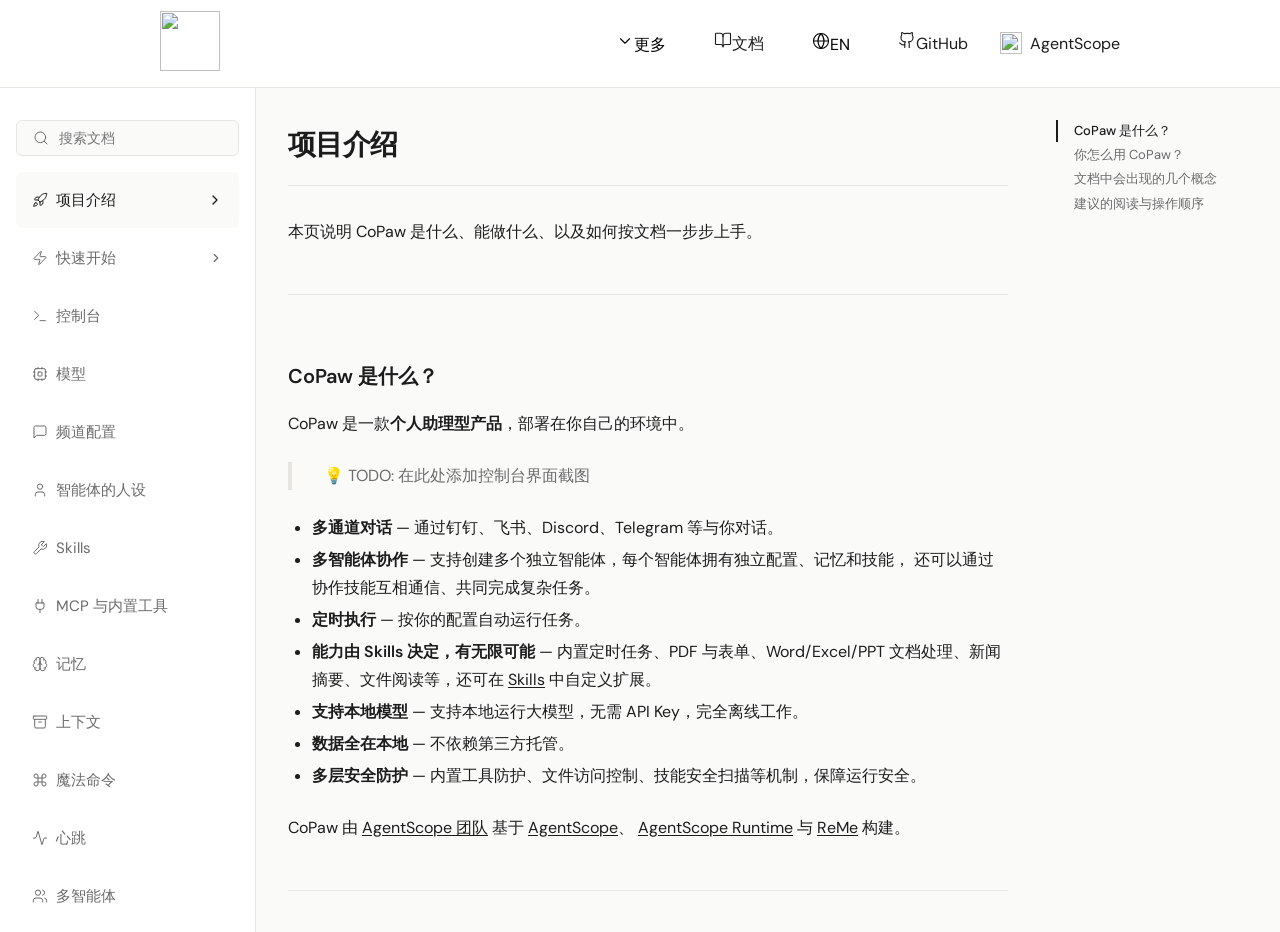
==== docs/index.html @ 818417b8 "deploy: 5077094ca4a47b3ab3463225ad8a6baab906db7a" ====
<!doctype html>
<html lang="zh-CN">
  <head>
    <meta charset="UTF-8" />
    <meta name="viewport" content="width=device-width, initial-scale=1" />
    <title>CoPaw — Works for you, grows with you.</title>
    <link rel="icon" href="/copaw-symbol.svg" type="image/svg+xml" />
    <link rel="preconnect" href="https://fonts.googleapis.com" />
    <link rel="preconnect" href="https://fonts.gstatic.com" crossorigin />
    <link
      href="https://fonts.googleapis.com/css2?family=DM+Sans:ital,opsz,wght@0,9..40,400;0,9..40,500;0,9..40,600;0,9..40,700&display=swap"
      rel="stylesheet"
    />
    <script type="module" crossorigin src="/assets/index-BlwREz5Y.js"></script>
    <link rel="stylesheet" crossorigin href="/assets/index-CKw8UVAd.css">
  </head>
  <body>
    <div id="root"></div>
  </body>
</html>
---- assets/index-CKw8UVAd.css ----
:root{--bg: #fafaf9;--surface: #ffffff;--text: #1c1c1c;--text-muted: #6b6b6b;--border: #e8e6e3;--accent: #1c1c1c;--mascot-accent: #d97706;--logo-paw: #a8a29e;--logo-paw-soft: #d6d3d1}:root{--space-1: .5rem;--space-2: 1rem;--space-3: 1.5rem;--space-4: 2rem;--space-5: 3rem;--space-6: 4rem;--space-7: 5rem;--space-8: 6rem;--container: min(100% - var(--space-4), 64rem)}*,*:before,*:after{box-sizing:border-box}html{-webkit-font-smoothing:antialiased}body{margin:0;font-family:DM Sans,-apple-system,BlinkMacSystemFont,sans-serif;font-size:1rem;line-height:1.6;color:var(--text);background:var(--bg)}#root{min-height:100vh;display:flex;flex-direction:column}a{color:var(--text);text-decoration:none}a:hover{color:var(--text-muted)}button{font-family:inherit;font-size:inherit;cursor:pointer}.hero-section{position:relative}.hero-brand-row{min-height:7.5rem;align-items:center}.hero-brand-row .hero-brand-logo{display:inline-flex;align-items:center;justify-content:center;flex-shrink:0;height:7.5rem;min-width:7.5rem;line-height:0}.hero-brand-row .hero-brand-logo img{margin:0;vertical-align:middle;display:block}.hero-brand-row .hero-brand-main{position:relative;justify-content:center}.hero-brand-row .hero-brand-ip{position:absolute;left:100%;margin-left:-.2rem;width:clamp(5.3rem,15vw,8.2rem);height:auto;max-height:8.2rem;object-fit:contain;flex-shrink:0;bottom:1rem}.hero-brand-row .hero-brand-text{display:inline-flex;align-items:center;min-height:7.5rem;padding-top:.6em}.testimonials-carousel::-webkit-scrollbar{display:none}.usecases-section{text-align:center}.usecases-grid{display:grid;grid-template-columns:repeat(3,1fr);gap:var(--space-4);margin-bottom:var(--space-5);text-align:left}@media(max-width:1024px){.usecases-grid{grid-template-columns:repeat(2,1fr)}}@media(max-width:640px){.usecases-grid{grid-template-columns:1fr}}.usecases-card{background:var(--surface);border:1px solid var(--border);border-radius:.75rem;padding:var(--space-5);display:flex;flex-direction:column;gap:var(--space-3);box-shadow:0 2px 8px #0000000a;transition:box-shadow .2s ease}.usecases-card:hover{box-shadow:0 8px 24px #0000001a}.usecases-card-header{display:flex;align-items:center;gap:var(--space-2)}.usecases-card-title{font-size:1.0625rem;font-weight:600;color:var(--text)}.usecases-list{margin:0;padding:0;list-style:none;display:flex;flex-direction:column;gap:var(--space-2)}.usecases-list li{font-size:.9375rem;line-height:1.6;color:var(--text-muted);padding-left:var(--space-4);position:relative}.usecases-list li:before{content:"";position:absolute;left:var(--space-1);top:.6em;width:5px;height:5px;border-radius:50%;background:linear-gradient(135deg,#667eea,#764ba2)}.usecases-sub{font-size:.9375rem;color:var(--text-muted);line-height:1.6;text-align:center;max-width:36rem;margin:0 auto}.docs-content{font-size:1rem;line-height:1.75;color:var(--text)}.docs-content>*+*{margin-top:0}.docs-content h1{font-size:1.75rem;font-weight:700;letter-spacing:-.025em;margin:0 0 var(--space-4);padding-bottom:var(--space-2);border-bottom:1px solid var(--border)}.docs-content h2{font-size:1.25rem;font-weight:600;margin:var(--space-6) 0 var(--space-2);scroll-margin-top:var(--space-8)}.docs-content h3{font-size:1.0625rem;font-weight:600;margin:var(--space-4) 0 var(--space-1);scroll-margin-top:var(--space-8)}.docs-content p{margin:0 0 var(--space-3)}.docs-content ul,.docs-content ol{margin:0 0 var(--space-3);padding-left:1.5rem}.docs-content li{margin:.25rem 0}.docs-content li>p{margin:0}.docs-content pre{margin:var(--space-3) 0;padding:var(--space-4);background:var(--bg);border:1px solid var(--border);border-radius:.5rem;overflow:auto;font-size:.875rem;line-height:1.6}.docs-content .docs-code-wrap pre{padding:var(--space-4);margin:0;padding-top:2.5rem;background:#0d1117!important;border:1px solid #30363d;border-radius:.5rem;color:#f0f6fc!important}.docs-content .docs-code-wrap pre code,.docs-content .docs-code-wrap pre code *,.docs-content .docs-code-wrap pre .hljs,.docs-content .docs-code-wrap pre .hljs *{color:#f0f6fc!important;background:transparent!important}.docs-content .docs-code-wrap pre .hljs-keyword,.docs-content .docs-code-wrap pre .hljs-meta .hljs-keyword,.docs-content .docs-code-wrap pre .hljs-doctag{color:#ff7b72!important}.docs-content .docs-code-wrap pre .hljs-built_in,.docs-content .docs-code-wrap pre .hljs-title,.docs-content .docs-code-wrap pre .hljs-function .hljs-title{color:#d2a8ff!important}.docs-content .docs-code-wrap pre .hljs-string,.docs-content .docs-code-wrap pre .hljs-regexp,.docs-content .docs-code-wrap pre .hljs-meta .hljs-string{color:#a5d6ff!important}.docs-content .docs-code-wrap pre .hljs-number{color:#79c0ff!important}.docs-content .docs-code-wrap pre .hljs-comment{color:#8b949e!important}.docs-content .docs-code-wrap pre .hljs-attr,.docs-content .docs-code-wrap pre .hljs-variable.hljs-language_,.docs-content .docs-code-wrap pre .hljs-params{color:#79c0ff!important}.docs-content .docs-code-wrap pre .hljs-name,.docs-content .docs-code-wrap pre .hljs-selector-tag,.docs-content .docs-code-wrap pre .hljs-selector-class,.docs-content .docs-code-wrap pre .hljs-selector-id{color:#7ee787!important}.docs-content .docs-code-wrap pre .hljs-subst{color:#f0f6fc!important}.docs-code-wrap{position:relative;margin:var(--space-3) 0}.docs-code-copy{position:absolute;top:var(--space-2);right:var(--space-2);z-index:2;display:inline-flex;align-items:center;gap:.35rem;padding:.35rem .6rem;font-size:.75rem;color:var(--text-muted);background:#ffffff1f;border:1px solid rgba(255,255,255,.18);border-radius:.375rem;cursor:pointer;transition:color .15s,background .15s,border-color .15s}.docs-code-copy:hover{color:var(--text);background:#ffffff2e;border-color:#ffffff40}.docs-content code{font-family:ui-monospace,SF Mono,Menlo,monospace;font-size:.875em}.docs-content pre code{padding:0;background:none;border:none;font-size:1em}.docs-content pre code.hljs{padding:0}.docs-content :not(pre)>code{padding:.15em .4em;background:var(--bg);border:1px solid var(--border);border-radius:.25rem}.docs-table-wrap{overflow-x:auto;overflow-y:hidden;margin:var(--space-4) 0;border:1px solid var(--border);border-radius:.5rem;background:var(--surface);box-shadow:0 1px 3px #0000000f}.docs-table-wrap::-webkit-scrollbar{height:.375rem}.docs-table-wrap::-webkit-scrollbar-track{background:var(--bg);border-radius:0 0 .5rem .5rem}.docs-table-wrap::-webkit-scrollbar-thumb{background:var(--border);border-radius:.25rem}.docs-content table{width:100%;min-width:min-content;border-collapse:collapse;font-size:.9375rem}.docs-content .docs-table-wrap{max-width:100%;overflow-x:auto}.docs-content .docs-table-wrap td{word-break:break-word;overflow-wrap:break-word;max-width:28rem}.docs-content .docs-table-wrap td code{word-break:break-all;overflow-wrap:anywhere;font-size:.8125rem}.docs-content .docs-table-wrap table:has(th:nth-child(2):last-child){min-width:0;table-layout:fixed}.docs-content .docs-table-wrap table:has(th:nth-child(2):last-child) th,.docs-content .docs-table-wrap table:has(th:nth-child(2):last-child) td{width:50%;box-sizing:border-box;text-align:center}.docs-content .docs-table-wrap table:has(th:nth-child(2):last-child) th:first-child,.docs-content .docs-table-wrap table:has(th:nth-child(2):last-child) td:first-child{border-right:1px solid var(--border)}.docs-content thead{background:var(--bg);border-bottom:2px solid var(--border)}.docs-content th{text-align:left;padding:var(--space-2) var(--space-3);font-weight:600;white-space:nowrap;border-bottom:2px solid var(--border)}.docs-content th:not(:first-child){text-align:center;min-width:2.75rem}.docs-content td{padding:var(--space-2) var(--space-3);border-bottom:1px solid var(--border);vertical-align:middle}.docs-content td:first-child{font-weight:500}.docs-content td:not(:first-child){text-align:center}.docs-content .docs-table-wrap table:has(th:nth-child(2):last-child) th{white-space:normal}.docs-content tbody tr:last-child td{border-bottom:none}.docs-content tbody tr:hover{background:var(--bg)}.docs-content blockquote{margin:var(--space-3) 0;padding:0 0 0 var(--space-4);border-left:4px solid var(--border);color:var(--text-muted)}.docs-content blockquote p{margin:0}.docs-content a{color:var(--accent);text-decoration:underline;text-underline-offset:2px}.docs-content a:hover{color:var(--text-muted)}.docs-content img{max-width:min(100%,36rem);max-height:20rem;width:auto;height:auto;object-fit:contain;vertical-align:middle;border:1px solid var(--border);border-radius:.375rem;box-shadow:0 1px 3px #0000000f}.docs-content video{max-width:min(100%,36rem);max-height:20rem;width:auto;height:auto;object-fit:contain;border:1px solid var(--border);border-radius:.375rem;box-shadow:0 1px 3px #0000000f}.docs-content td img{max-width:100px;max-height:100px;object-fit:contain}.docs-content strong{font-weight:600}.docs-content hr{border:none;border-top:1px solid var(--border);margin:var(--space-5) 0}.mermaid-diagram{position:relative;display:flex;align-items:center;justify-content:center;margin:var(--space-3) 0;padding:var(--space-3);background:var(--surface);border:1px solid var(--border);border-radius:.5rem;overflow-x:auto;text-align:center}.mermaid-diagram.is-loading{overflow:hidden}.mermaid-diagram__placeholder{width:100%;height:100%;min-height:inherit;border-radius:.375rem;background:linear-gradient(90deg,#1c1c1c0a,#1c1c1c14,#1c1c1c0a),linear-gradient(rgba(168,162,158,.14) 1px,transparent 1px),linear-gradient(90deg,rgba(168,162,158,.14) 1px,transparent 1px);background-size:220px 100%,100% 1.5rem,1.5rem 100%;background-position:-220px 0,0 0,0 0;animation:mermaid-placeholder-shimmer 1.6s ease-in-out infinite}@media(prefers-reduced-motion:reduce){.mermaid-diagram__placeholder{animation:none;background-position:0 0,0 0,0 0}}.mermaid-diagram__content{width:100%}.mermaid-diagram__content svg,.mermaid-diagram svg{max-width:100%;height:auto}@keyframes mermaid-placeholder-shimmer{0%{background-position:-220px 0,0 0,0 0}to{background-position:calc(100% + 220px) 0,0 0,0 0}}@media(prefers-reduced-motion:reduce){@keyframes mermaid-placeholder-shimmer{0%{background-position:0 0,0 0,0 0}to{background-position:0 0,0 0,0 0}}}.mermaid-error{margin:var(--space-3) 0;padding:var(--space-3);background:#fef2f2;border:1px solid #fca5a5;border-radius:.5rem;color:#991b1b;font-size:.875rem}.docs-layout{display:flex;height:calc(100vh - 3.5rem);width:100%;max-width:85rem;margin:0 auto;overflow:hidden}.docs-layout .docs-sidebar{flex-shrink:0;margin-left:0;overflow-y:auto;overflow-x:hidden}.docs-search-result:hover{background:var(--bg)}.docs-search-result-link:hover{background:var(--bg);border-color:var(--text-muted)}.docs-search-results-page .docs-search-highlight{background:#d9770633;color:inherit;padding:0 .1em;border-radius:.15em;font-weight:500}.docs-main{flex:1;display:flex;gap:var(--space-4);padding:var(--space-4) var(--space-4);overflow:hidden;min-width:0}.docs-main .docs-content-scroll{flex:1;min-width:0;overflow-x:hidden;overflow-y:auto;display:flex;flex-direction:column;padding-right:var(--space-2)}.docs-main .docs-content{flex:0 0 auto;width:100%;max-width:100%;box-sizing:border-box}.docs-page-footer{flex-shrink:0;margin-top:var(--space-6);padding-top:var(--space-4);border-top:1px solid var(--border)}.docs-toc{flex-shrink:0;width:12rem;align-self:start;max-height:100%;overflow-y:auto;margin-right:0}.docs-toc-nav{display:flex;flex-direction:column;gap:2px}.docs-toc-item{font-size:.8125rem;color:var(--text-muted);text-decoration:none;padding:2px 0;line-height:1.4;border-left:2px solid transparent;padding-left:var(--space-2)}.docs-toc-item:hover{color:var(--text)}.docs-toc-item[data-active=true]{color:var(--accent);border-left-color:var(--accent);font-weight:500}.docs-toc-item-h3{padding-left:var(--space-3);font-size:.75rem}.docs-back-to-top{position:fixed;bottom:var(--space-5);right:var(--space-5);z-index:30;display:inline-flex;align-items:center;gap:var(--space-1);padding:var(--space-2) var(--space-3);font-size:.875rem;color:var(--text);background:var(--surface);border:1px solid var(--border);border-radius:.5rem;box-shadow:0 4px 12px #00000014;cursor:pointer;transition:opacity .2s,transform .2s}.docs-back-to-top:hover{opacity:.9;transform:translateY(-1px)}@media(max-width:1024px){.docs-toc{display:none}.docs-back-to-top{right:var(--space-3);bottom:var(--space-4)}}
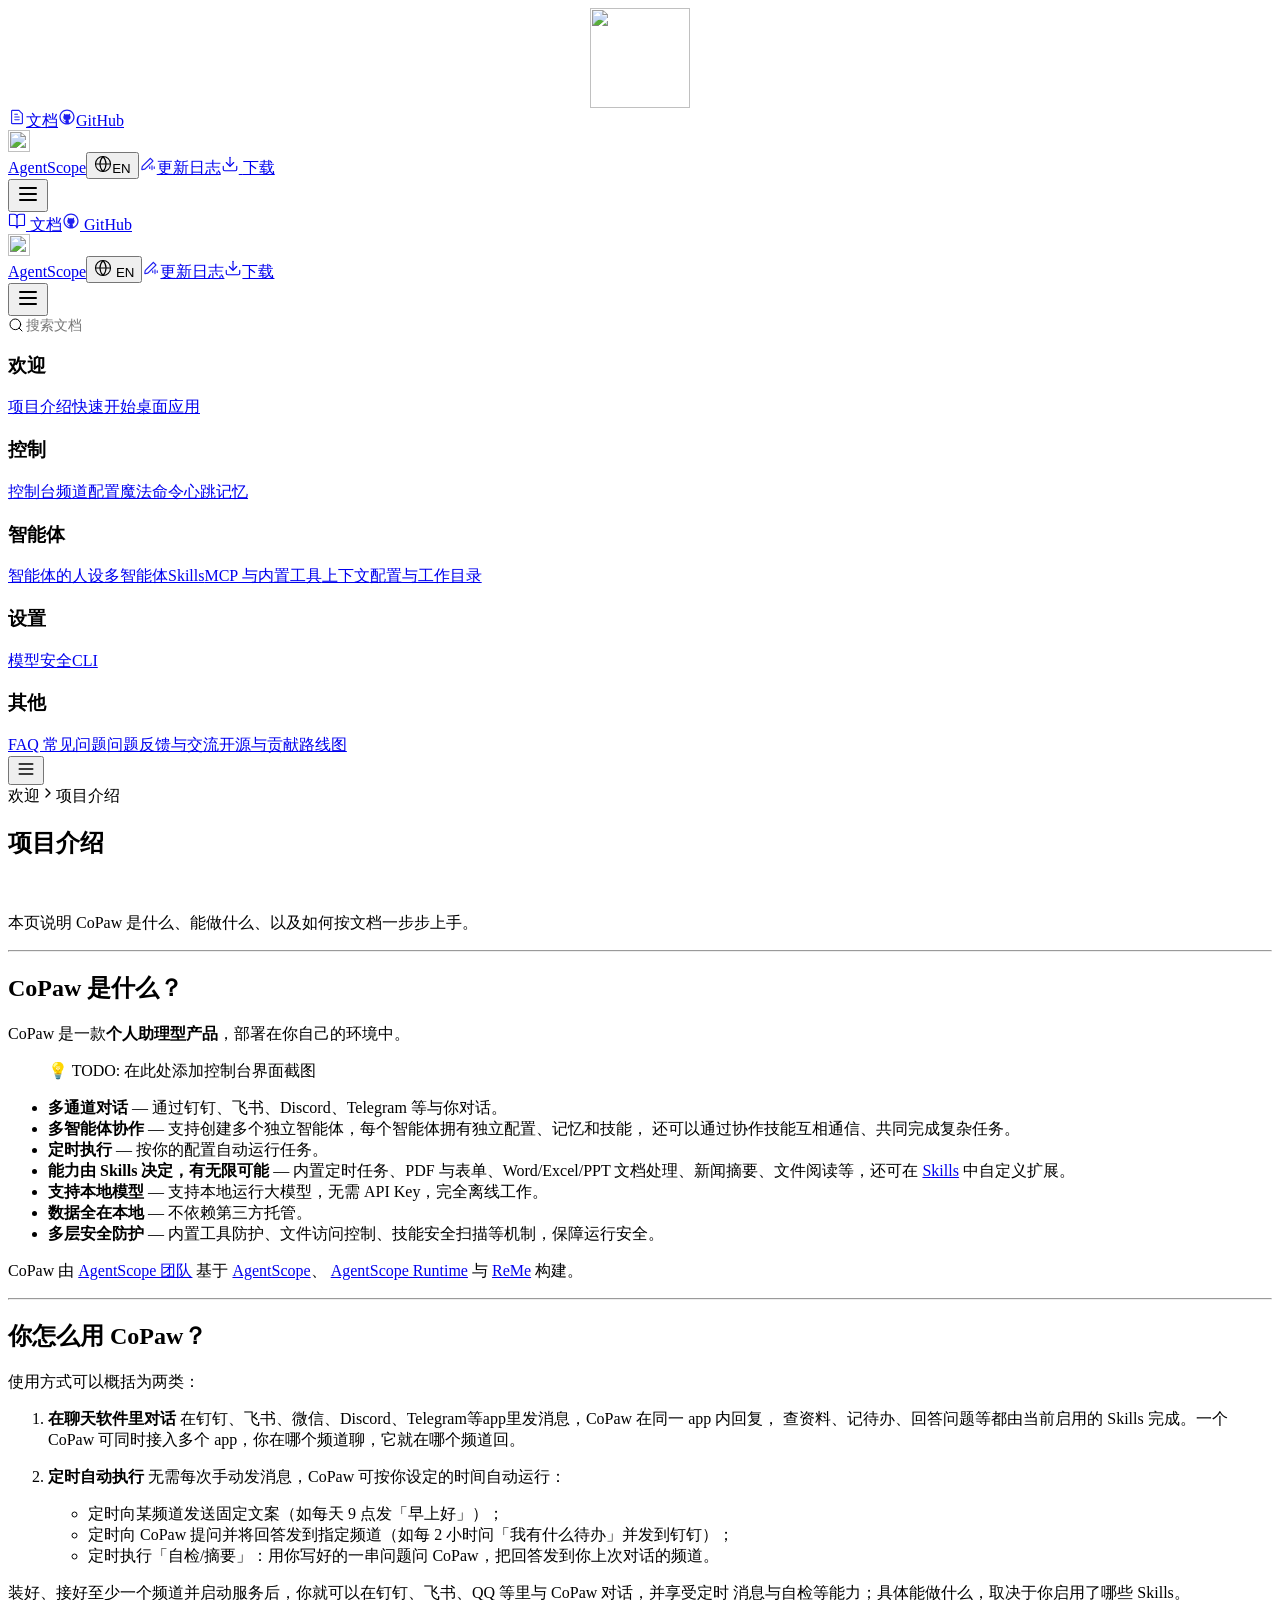
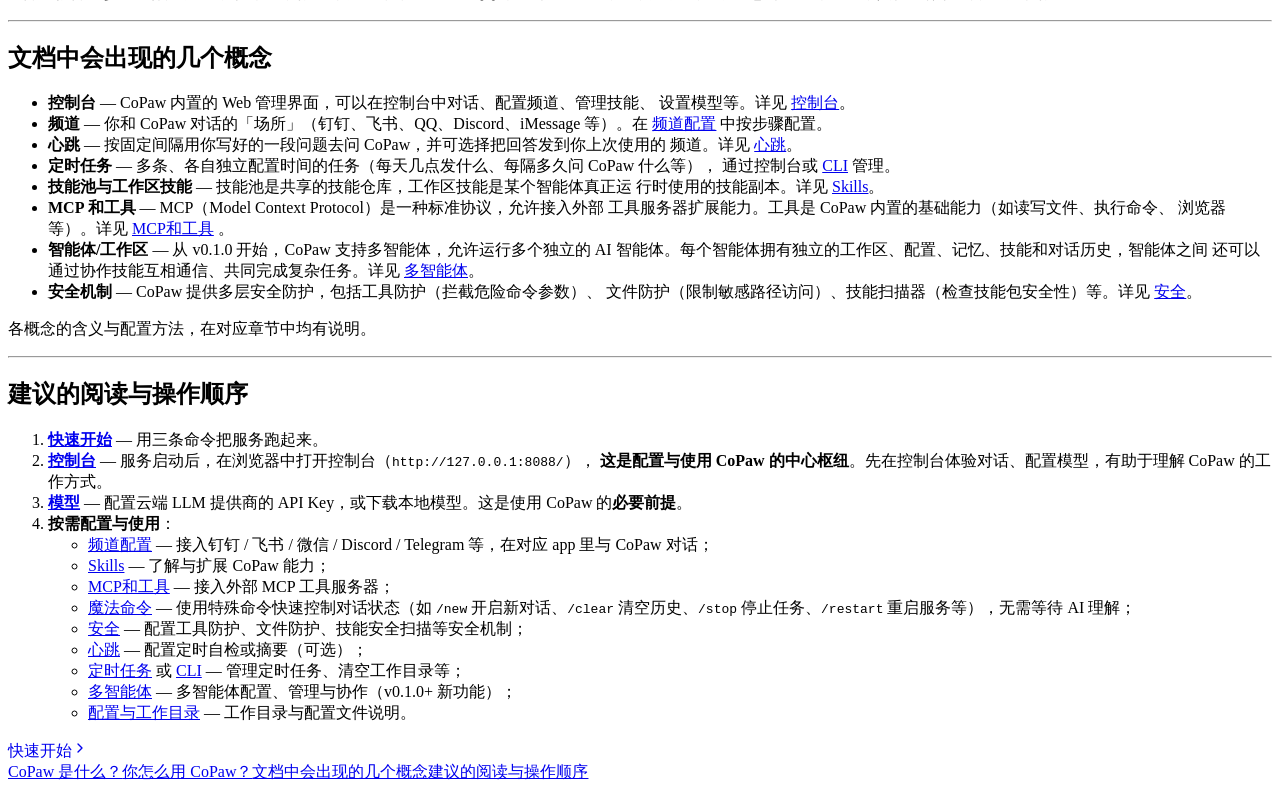
==== commit a0aefae9: "deploy: 39528be854859373d349d2cec453fa9e279bfbea" ====
--- a/docs/index.html
+++ b/docs/index.html
@@ -1,6 +1,19 @@
 <!doctype html>
 <html lang="zh-CN">
   <head>
+    <!-- Google tag (gtag.js) -->
+    <script
+      async
+      src="https://www.googletagmanager.com/gtag/js?id=G-BEX1XSB9KE"
+    ></script>
+    <script>
+      window.dataLayer = window.dataLayer || [];
+      function gtag() {
+        dataLayer.push(arguments);
+      }
+      gtag("js", new Date());
+      gtag("config", "G-BEX1XSB9KE");
+    </script>
     <meta charset="UTF-8" />
     <meta name="viewport" content="width=device-width, initial-scale=1" />
     <title>CoPaw — Works for you, grows with you.</title>
@@ -8,11 +21,11 @@
     <link rel="preconnect" href="https://fonts.googleapis.com" />
     <link rel="preconnect" href="https://fonts.gstatic.com" crossorigin />
     <link
-      href="https://fonts.googleapis.com/css2?family=DM+Sans:ital,opsz,wght@0,9..40,400;0,9..40,500;0,9..40,600;0,9..40,700&display=swap"
+      href="https://fonts.googleapis.com/css2?family=Inter:opsz,wght@14..32,400;14..32,500;14..32,600;14..32,700&family=Newsreader:opsz,wght@6..72,400;6..72,500;6..72,600;6..72,700&display=swap"
       rel="stylesheet"
     />
-    <script type="module" crossorigin src="/assets/index-BlwREz5Y.js"></script>
-    <link rel="stylesheet" crossorigin href="/assets/index-CKw8UVAd.css">
+    <script type="module" crossorigin src="/assets/index-xRY-q83z.js"></script>
+    <link rel="stylesheet" crossorigin href="/assets/index-By_y9gYg.css">
   </head>
   <body>
     <div id="root"></div>
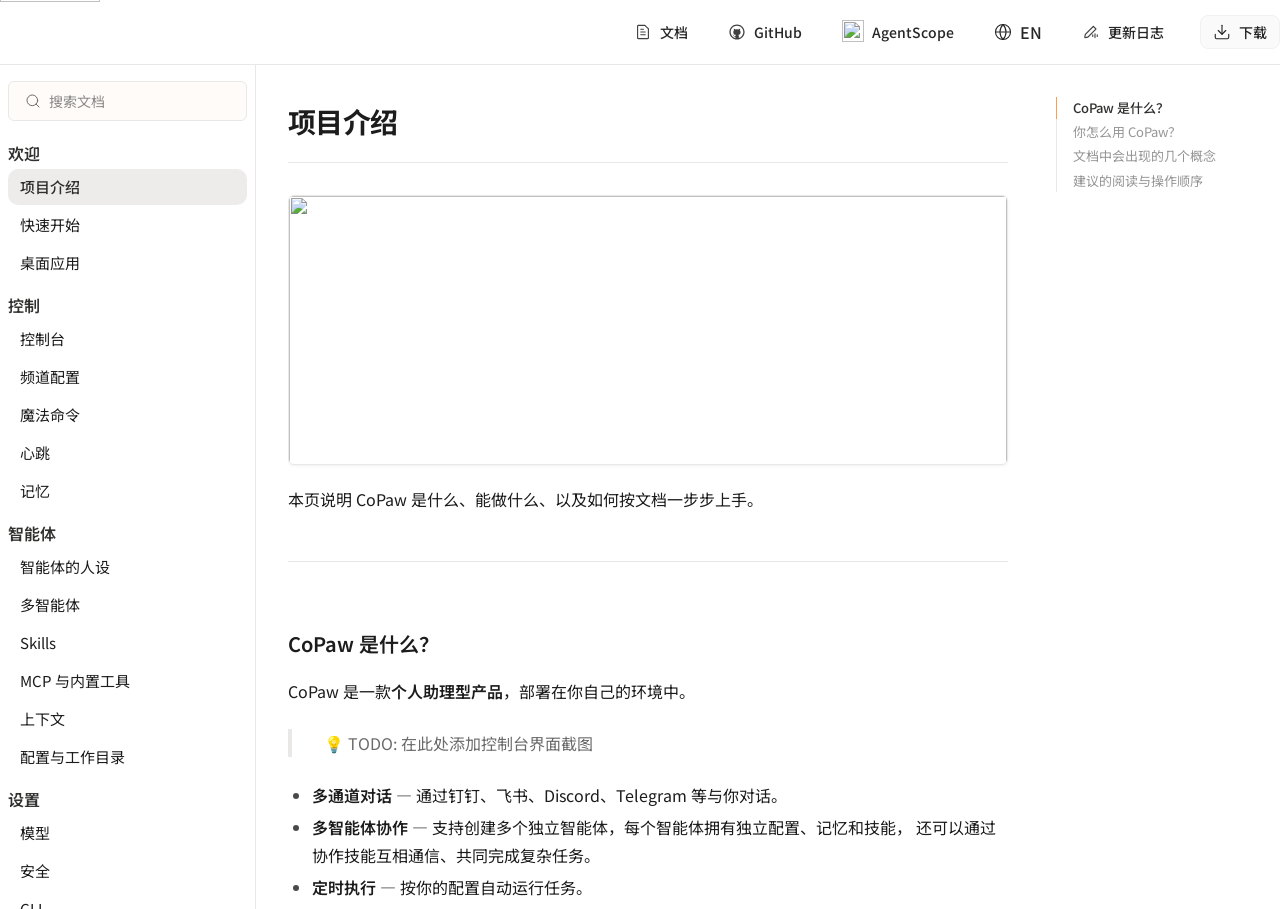
==== commit 8b6db716: "deploy: a64df0ba5c04690a9ae9c00639d20b59c19084b0" ====
--- a/docs/index.html
+++ b/docs/index.html
@@ -21,11 +21,11 @@
     <link rel="preconnect" href="https://fonts.googleapis.com" />
     <link rel="preconnect" href="https://fonts.gstatic.com" crossorigin />
     <link
-      href="https://fonts.googleapis.com/css2?family=Inter:opsz,wght@14..32,400;14..32,500;14..32,600;14..32,700&family=Newsreader:opsz,wght@6..72,400;6..72,500;6..72,600;6..72,700&display=swap"
+      href="https://fonts.googleapis.com/css2?family=Inter:opsz,wght@14..32,400;14..32,500;14..32,600;14..32,700&family=Newsreader:opsz,wght@6..72,400;6..72,500;6..72,600;6..72,700&family=Noto+Sans+SC:wght@400;500;600;700&family=Noto+Serif+SC:wght@400;500;600;700&display=swap"
       rel="stylesheet"
     />
-    <script type="module" crossorigin src="/assets/index-xRY-q83z.js"></script>
-    <link rel="stylesheet" crossorigin href="/assets/index-By_y9gYg.css">
+    <script type="module" crossorigin src="/assets/index-ycVAGaI9.js"></script>
+    <link rel="stylesheet" crossorigin href="/assets/index-BXfvWW4m.css">
   </head>
   <body>
     <div id="root"></div>
--- a/assets/index-BXfvWW4m.css
+++ b/assets/index-BXfvWW4m.css
@@ -0,0 +1 @@
+.shiny-text{color:#b5b5b5a4;background:linear-gradient(120deg,#fff0 40%,#fffc,#fff0 60%);background-size:200% 100%;-webkit-background-clip:text;background-clip:text;display:inline-block;animation:shine 5s linear infinite}@keyframes shine{0%{background-position:100%}to{background-position:-100%}}.shiny-text.disabled{animation:none}.downloads-page{min-height:100vh;display:flex;flex-direction:column}.downloads-container{flex:1;max-width:1200px;margin:0 auto;padding:2rem;width:100%}.downloads-header{text-align:center;margin-bottom:3rem;padding-top:2rem}.downloads-header h1{font-size:3rem;font-weight:800;margin-bottom:1rem;color:var(--text)}.downloads-header .subtitle{font-size:1.25rem;color:var(--text-muted)}.loading{text-align:center;padding:4rem 2rem}.spinner{width:48px;height:48px;border:4px solid var(--border-color);border-top-color:var(--primary);border-radius:50%;animation:spin 1s linear infinite;margin:0 auto 1rem}@keyframes spin{to{transform:rotate(360deg)}}.empty-state{text-align:center;padding:4rem 2rem;max-width:600px;margin:2rem auto}.empty-icon{font-size:4rem;margin-bottom:1rem;opacity:.5}.empty-state h3{font-size:1.5rem;font-weight:600;margin-bottom:.75rem;color:var(--text-primary)}.empty-state p{font-size:1rem;color:var(--text-muted);margin-bottom:1.5rem;line-height:1.6}.empty-cta{display:inline-block;padding:.75rem 1.5rem;background:var(--accent);color:#fff;border-radius:.375rem;text-decoration:none;font-weight:600;transition:all .2s}.empty-cta:hover{background:var(--text);transform:translateY(-1px)}.downloads-section,.product-section{margin-bottom:4rem}.product-header{margin-bottom:2rem}.product-title{font-size:1.75rem;font-weight:700;margin-bottom:.5rem}.product-description{font-size:1rem;color:var(--text-muted);line-height:1.6}.platform-grid{display:grid;grid-template-columns:repeat(auto-fit,minmax(320px,1fr));gap:1.5rem}.platform-card{background:var(--surface);border:1px solid var(--border);border-radius:.75rem;padding:1.5rem;transition:all .3s ease;position:relative;overflow:hidden}.platform-card:hover{transform:translateY(-2px);box-shadow:0 4px 12px #0000000f;border-color:var(--text-muted)}.platform-card.recommended{border:2px solid var(--accent);background:var(--surface)}.platform-header{display:flex;align-items:flex-start;gap:1rem;margin-bottom:1rem}.platform-icon{width:48px;height:48px;border-radius:.5rem;background:var(--accent);display:flex;align-items:center;justify-content:center;flex-shrink:0;color:#fff}.platform-info{flex:1}.platform-info h4{font-size:1.25rem;font-weight:700;margin-bottom:.25rem;display:flex;align-items:center;gap:.5rem;flex-wrap:wrap}.recommended-badge{display:inline-flex;align-items:center;padding:.25rem .625rem;background:var(--mascot-accent);color:#fff;border-radius:.25rem;font-size:.6875rem;font-weight:700;text-transform:uppercase;letter-spacing:.05em}.platform-version{font-size:.875rem;color:var(--text-muted);font-weight:400}.platform-description{font-size:.9375rem;color:var(--text-muted);margin-bottom:1.25rem;line-height:1.6}.version-selector{margin-bottom:1.25rem}.version-label{font-size:.875rem;font-weight:600;color:var(--text);margin-bottom:.5rem;display:block}.version-dropdown{width:100%;padding:.75rem 3rem .75rem 1rem;border:1px solid var(--border);border-radius:.375rem;background:var(--surface);color:var(--text);font-size:.9375rem;font-weight:400;cursor:pointer;transition:all .2s ease;-webkit-appearance:none;-moz-appearance:none;appearance:none;background-image:url("data:image/svg+xml,%3Csvg xmlns='http://www.w3.org/2000/svg' width='16' height='16' viewBox='0 0 24 24' fill='none' stroke='%236b6b6b' stroke-width='2' stroke-linecap='round' stroke-linejoin='round'%3E%3Cpolyline points='6 9 12 15 18 9'%3E%3C/polyline%3E%3C/svg%3E");background-repeat:no-repeat;background-position:right 1rem center}.version-dropdown:hover{border-color:var(--text-muted)}.version-dropdown:focus{outline:none;border-color:var(--accent);box-shadow:0 0 0 2px #1c1c1c1a}.download-btn{display:flex;align-items:center;justify-content:center;gap:.5rem;width:100%;padding:.875rem 1.5rem;background:var(--accent);color:#fff;border:none;border-radius:.375rem;font-size:1rem;font-weight:600;text-decoration:none;cursor:pointer;transition:all .2s ease;margin-bottom:1.25rem}.download-btn:hover{background:var(--text);transform:translateY(-1px)}.file-details{background:var(--bg);border-radius:.375rem;padding:1rem;font-size:.875rem}.detail-row{display:flex;justify-content:space-between;padding:.5rem 0;border-bottom:1px solid var(--border)}.detail-row:last-child{border-bottom:none}.detail-label{color:var(--text-muted);font-weight:500}.sha256-row{padding:.5rem 0}.sha256{font-family:SF Mono,Monaco,Cascadia Code,Roboto Mono,Consolas,Courier New,monospace;font-size:.75rem;color:var(--text-muted);word-break:break-all;background:var(--bg);padding:.5rem;border-radius:.25rem;margin-top:.25rem}.other-methods{display:grid;grid-template-columns:repeat(auto-fit,minmax(250px,1fr));gap:1rem}.method-card{background:var(--surface);border:1px solid var(--border);border-radius:.5rem;padding:1.25rem;text-decoration:none;color:inherit;transition:all .2s ease;display:flex;flex-direction:column;gap:.75rem}.method-card:hover{border-color:var(--text-muted);transform:translateY(-1px);box-shadow:0 2px 8px #0000000f}.method-card h4{font-size:1.125rem;font-weight:600;margin:0}.method-card p{font-size:.875rem;color:var(--text-muted);margin:0;line-height:1.6}.info-section{display:grid;grid-template-columns:repeat(auto-fit,minmax(300px,1fr));gap:1.5rem;margin-top:3rem}.info-card{background:var(--surface);border:1px solid var(--border);border-radius:.5rem;padding:1.5rem}.info-card h4{font-size:1.125rem;font-weight:600;margin-bottom:.75rem}.info-card p{font-size:.9375rem;color:var(--text-muted);line-height:1.6;margin:0}.info-card a{color:var(--accent);text-decoration:none;font-weight:500}.info-card a:hover{color:var(--text-muted)}@media(max-width:768px){.platform-grid{grid-template-columns:1fr}.downloads-header h1{font-size:2rem}.other-methods,.info-section{grid-template-columns:1fr}}/*! tailwindcss v4.2.2 | MIT License | https://tailwindcss.com */@layer properties{@supports (((-webkit-hyphens:none)) and (not (margin-trim:inline))) or ((-moz-orient:inline) and (not (color:rgb(from red r g b)))){*,:before,:after,::backdrop{--tw-translate-x:0;--tw-translate-y:0;--tw-translate-z:0;--tw-rotate-x:initial;--tw-rotate-y:initial;--tw-rotate-z:initial;--tw-skew-x:initial;--tw-skew-y:initial;--tw-space-y-reverse:0;--tw-space-x-reverse:0;--tw-divide-y-reverse:0;--tw-border-style:solid;--tw-gradient-position:initial;--tw-gradient-from:#0000;--tw-gradient-via:#0000;--tw-gradient-to:#0000;--tw-gradient-stops:initial;--tw-gradient-via-stops:initial;--tw-gradient-from-position:0%;--tw-gradient-via-position:50%;--tw-gradient-to-position:100%;--tw-leading:initial;--tw-font-weight:initial;--tw-tracking:initial;--tw-shadow:0 0 #0000;--tw-shadow-color:initial;--tw-shadow-alpha:100%;--tw-inset-shadow:0 0 #0000;--tw-inset-shadow-color:initial;--tw-inset-shadow-alpha:100%;--tw-ring-color:initial;--tw-ring-shadow:0 0 #0000;--tw-inset-ring-color:initial;--tw-inset-ring-shadow:0 0 #0000;--tw-ring-inset:initial;--tw-ring-offset-width:0px;--tw-ring-offset-color:#fff;--tw-ring-offset-shadow:0 0 #0000;--tw-outline-style:solid;--tw-blur:initial;--tw-brightness:initial;--tw-contrast:initial;--tw-grayscale:initial;--tw-hue-rotate:initial;--tw-invert:initial;--tw-opacity:initial;--tw-saturate:initial;--tw-sepia:initial;--tw-drop-shadow:initial;--tw-drop-shadow-color:initial;--tw-drop-shadow-alpha:100%;--tw-drop-shadow-size:initial;--tw-backdrop-blur:initial;--tw-backdrop-brightness:initial;--tw-backdrop-contrast:initial;--tw-backdrop-grayscale:initial;--tw-backdrop-hue-rotate:initial;--tw-backdrop-invert:initial;--tw-backdrop-opacity:initial;--tw-backdrop-saturate:initial;--tw-backdrop-sepia:initial;--tw-duration:initial;--tw-ease:initial;--tw-scale-x:1;--tw-scale-y:1;--tw-scale-z:1;--tw-animation-delay:0s;--tw-animation-direction:normal;--tw-animation-duration:initial;--tw-animation-fill-mode:none;--tw-animation-iteration-count:1;--tw-enter-blur:0;--tw-enter-opacity:1;--tw-enter-rotate:0;--tw-enter-scale:1;--tw-enter-translate-x:0;--tw-enter-translate-y:0;--tw-exit-blur:0;--tw-exit-opacity:1;--tw-exit-rotate:0;--tw-exit-scale:1;--tw-exit-translate-x:0;--tw-exit-translate-y:0}}}@layer theme{:root,:host{--font-sans:var(--font-inter);--font-mono:ui-monospace, SFMono-Regular, Menlo, Monaco, Consolas, "Liberation Mono", "Courier New", monospace;--color-orange-400:oklch(75% .183 55.934);--color-neutral-100:oklch(97% 0 0);--color-neutral-800:oklch(26.9% 0 0);--color-neutral-900:oklch(20.5% 0 0);--color-black:#000;--color-white:#fff;--spacing:.25rem;--container-xl:36rem;--container-2xl:42rem;--container-3xl:48rem;--container-4xl:56rem;--container-5xl:64rem;--container-7xl:80rem;--text-xs:.75rem;--text-xs--line-height:calc(1 / .75);--text-sm:.875rem;--text-sm--line-height:calc(1.25 / .875);--text-base:1rem;--text-base--line-height: 1.5 ;--text-lg:1.125rem;--text-lg--line-height:calc(1.75 / 1.125);--text-xl:1.25rem;--text-xl--line-height:calc(1.75 / 1.25);--text-3xl:1.875rem;--text-3xl--line-height: 1.2 ;--text-4xl:2.25rem;--text-4xl--line-height:calc(2.5 / 2.25);--font-weight-normal:400;--font-weight-medium:500;--font-weight-semibold:600;--leading-tight:1.25;--leading-relaxed:1.625;--radius-xs:.125rem;--ease-out:cubic-bezier(0, 0, .2, 1);--ease-in-out:cubic-bezier(.4, 0, .2, 1);--blur-sm:8px;--default-transition-duration:.15s;--default-transition-timing-function:cubic-bezier(.4, 0, .2, 1);--default-font-family:var(--font-inter);--default-mono-font-family:var(--font-mono);--font-newsreader:"Newsreader", ui-serif, Georgia, "Times New Roman", serif;--font-inter:"Inter", ui-sans-serif, system-ui, -apple-system, "Segoe UI", sans-serif;--color-secondary:var(--secondary);--color-primary:var(--primary)}}@layer base{*,:after,:before,::backdrop{box-sizing:border-box;border:0 solid;margin:0;padding:0}::file-selector-button{box-sizing:border-box;border:0 solid;margin:0;padding:0}html,:host{-webkit-text-size-adjust:100%;-moz-tab-size:4;tab-size:4;line-height:1.5;font-family:var(--default-font-family,ui-sans-serif, system-ui, sans-serif, "Apple Color Emoji", "Segoe UI Emoji", "Segoe UI Symbol", "Noto Color Emoji");font-feature-settings:var(--default-font-feature-settings,normal);font-variation-settings:var(--default-font-variation-settings,normal);-webkit-tap-highlight-color:transparent}hr{height:0;color:inherit;border-top-width:1px}abbr:where([title]){-webkit-text-decoration:underline dotted;text-decoration:underline dotted}h1,h2,h3,h4,h5,h6{font-size:inherit;font-weight:inherit}a{color:inherit;-webkit-text-decoration:inherit;text-decoration:inherit}b,strong{font-weight:bolder}code,kbd,samp,pre{font-family:var(--default-mono-font-family,ui-monospace, SFMono-Regular, Menlo, Monaco, Consolas, "Liberation Mono", "Courier New", monospace);font-feature-settings:var(--default-mono-font-feature-settings,normal);font-variation-settings:var(--default-mono-font-variation-settings,normal);font-size:1em}small{font-size:80%}sub,sup{vertical-align:baseline;font-size:75%;line-height:0;position:relative}sub{bottom:-.25em}sup{top:-.5em}table{text-indent:0;border-color:inherit;border-collapse:collapse}:-moz-focusring{outline:auto}progress{vertical-align:baseline}summary{display:list-item}ol,ul,menu{list-style:none}img,svg,video,canvas,audio,iframe,embed,object{vertical-align:middle;display:block}img,video{max-width:100%;height:auto}button,input,select,optgroup,textarea{font:inherit;font-feature-settings:inherit;font-variation-settings:inherit;letter-spacing:inherit;color:inherit;opacity:1;background-color:#0000;border-radius:0}::file-selector-button{font:inherit;font-feature-settings:inherit;font-variation-settings:inherit;letter-spacing:inherit;color:inherit;opacity:1;background-color:#0000;border-radius:0}:where(select:is([multiple],[size])) optgroup{font-weight:bolder}:where(select:is([multiple],[size])) optgroup option{padding-inline-start:20px}::file-selector-button{margin-inline-end:4px}::placeholder{opacity:1}@supports (not ((-webkit-appearance:-apple-pay-button))) or (contain-intrinsic-size:1px){::placeholder{color:currentColor}@supports (color:color-mix(in lab,red,red)){::placeholder{color:color-mix(in oklab,currentcolor 50%,transparent)}}}textarea{resize:vertical}::-webkit-search-decoration{-webkit-appearance:none}::-webkit-date-and-time-value{min-height:1lh;text-align:inherit}::-webkit-datetime-edit{display:inline-flex}::-webkit-datetime-edit-fields-wrapper{padding:0}::-webkit-datetime-edit{padding-block:0}::-webkit-datetime-edit-year-field{padding-block:0}::-webkit-datetime-edit-month-field{padding-block:0}::-webkit-datetime-edit-day-field{padding-block:0}::-webkit-datetime-edit-hour-field{padding-block:0}::-webkit-datetime-edit-minute-field{padding-block:0}::-webkit-datetime-edit-second-field{padding-block:0}::-webkit-datetime-edit-millisecond-field{padding-block:0}::-webkit-datetime-edit-meridiem-field{padding-block:0}::-webkit-calendar-picker-indicator{line-height:1}:-moz-ui-invalid{box-shadow:none}button,input:where([type=button],[type=reset],[type=submit]){-webkit-appearance:button;-moz-appearance:button;appearance:button}::file-selector-button{-webkit-appearance:button;-moz-appearance:button;appearance:button}::-webkit-inner-spin-button{height:auto}::-webkit-outer-spin-button{height:auto}[hidden]:where(:not([hidden=until-found])){display:none!important}*{border-color:var(--border);outline-color:var(--ring)}@supports (color:color-mix(in lab,red,red)){*{outline-color:color-mix(in oklab,var(--ring) 50%,transparent)}}body{background-color:var(--background);color:var(--foreground)}html{font-family:var(--font-inter)}}@layer components;@layer utilities{.pointer-events-none{pointer-events:none}.visible{visibility:visible}.absolute{position:absolute}.fixed{position:fixed}.relative{position:relative}.static{position:static}.sticky{position:sticky}.inset-0{inset:calc(var(--spacing) * 0)}.inset-y-0{inset-block:calc(var(--spacing) * 0)}.start{inset-inline-start:var(--spacing)}.start\!{inset-inline-start:var(--spacing)!important}.end{inset-inline-end:var(--spacing)}.-top-2{top:calc(var(--spacing) * -2)}.-top-4{top:calc(var(--spacing) * -4)}.-top-px{top:-1px}.top-0{top:calc(var(--spacing) * 0)}.top-14{top:calc(var(--spacing) * 14)}.top-\[0\.02em\]{top:.02em}.top-\[0\.3em\]{top:.3em}.top-full{top:100%}.-right-8{right:calc(var(--spacing) * -8)}.-right-12{right:calc(var(--spacing) * -12)}.right-0{right:calc(var(--spacing) * 0)}.right-4{right:calc(var(--spacing) * 4)}.bottom-0{bottom:calc(var(--spacing) * 0)}.bottom-5{bottom:calc(var(--spacing) * 5)}.-left-1{left:calc(var(--spacing) * -1)}.left-0{left:calc(var(--spacing) * 0)}.left-1\/2{left:50%}.left-4{left:calc(var(--spacing) * 4)}.left-5{left:calc(var(--spacing) * 5)}.left-10{left:calc(var(--spacing) * 10)}.left-\[4\.5em\]{left:4.5em}.isolate{isolation:isolate}.z-0{z-index:0}.z-10{z-index:10}.z-20{z-index:20}.z-30{z-index:30}.z-40{z-index:40}.z-99{z-index:99}.z-\[9999\]{z-index:9999}.container{width:100%}@media(min-width:40rem){.container{max-width:40rem}}@media(min-width:48rem){.container{max-width:48rem}}@media(min-width:64rem){.container{max-width:64rem}}@media(min-width:80rem){.container{max-width:80rem}}@media(min-width:96rem){.container{max-width:96rem}}.m-0{margin:calc(var(--spacing) * 0)}.mx-0\.5{margin-inline:calc(var(--spacing) * .5)}.mx-1{margin-inline:calc(var(--spacing) * 1)}.mx-2{margin-inline:calc(var(--spacing) * 2)}.mx-auto{margin-inline:auto}.-mt-1{margin-top:calc(var(--spacing) * -1)}.mt-0{margin-top:calc(var(--spacing) * 0)}.mt-1{margin-top:calc(var(--spacing) * 1)}.mt-2{margin-top:calc(var(--spacing) * 2)}.mt-3{margin-top:calc(var(--spacing) * 3)}.mt-4{margin-top:calc(var(--spacing) * 4)}.mt-5{margin-top:calc(var(--spacing) * 5)}.mt-6{margin-top:calc(var(--spacing) * 6)}.mt-7{margin-top:calc(var(--spacing) * 7)}.mt-8{margin-top:calc(var(--spacing) * 8)}.mt-10{margin-top:calc(var(--spacing) * 10)}.mt-12{margin-top:calc(var(--spacing) * 12)}.mt-auto{margin-top:auto}.mr-2{margin-right:calc(var(--spacing) * 2)}.-mb-\[18px\]{margin-bottom:-18px}.mb-0{margin-bottom:calc(var(--spacing) * 0)}.mb-1{margin-bottom:calc(var(--spacing) * 1)}.mb-1\.5{margin-bottom:calc(var(--spacing) * 1.5)}.mb-2{margin-bottom:calc(var(--spacing) * 2)}.mb-3{margin-bottom:calc(var(--spacing) * 3)}.mb-4{margin-bottom:calc(var(--spacing) * 4)}.mb-5{margin-bottom:calc(var(--spacing) * 5)}.-ml-2\.5{margin-left:calc(var(--spacing) * -2.5)}.ml-0\.5{margin-left:calc(var(--spacing) * .5)}.ml-1{margin-left:calc(var(--spacing) * 1)}.box-border{box-sizing:border-box}.block{display:block}.contents{display:contents}.flex{display:flex}.grid{display:grid}.hidden{display:none}.inline{display:inline}.inline-block{display:inline-block}.inline-flex{display:inline-flex}.table{display:table}.h-4{height:calc(var(--spacing) * 4)}.h-6{height:calc(var(--spacing) * 6)}.h-7{height:calc(var(--spacing) * 7)}.h-8{height:calc(var(--spacing) * 8)}.h-9{height:calc(var(--spacing) * 9)}.h-10{height:calc(var(--spacing) * 10)}.h-11{height:calc(var(--spacing) * 11)}.h-16{height:calc(var(--spacing) * 16)}.h-20{height:calc(var(--spacing) * 20)}.h-48{height:calc(var(--spacing) * 48)}.h-90{height:calc(var(--spacing) * 90)}.h-130{height:calc(var(--spacing) * 130)}.h-\[1\.5em\]{height:1.5em}.h-\[2px\]{height:2px}.h-\[3em\]{height:3em}.h-\[48\%\]{height:48%}.h-\[270px\]{height:270px}.h-\[280px\]{height:280px}.h-full{height:100%}.h-px{height:1px}.max-h-\[90vh\]{max-height:90vh}.min-h-0{min-height:calc(var(--spacing) * 0)}.min-h-55{min-height:calc(var(--spacing) * 55)}.min-h-75{min-height:calc(var(--spacing) * 75)}.min-h-125{min-height:calc(var(--spacing) * 125)}.min-h-\[140px\]{min-height:140px}.min-h-\[220px\]{min-height:220px}.min-h-\[420px\]{min-height:420px}.min-h-\[calc\(100vh-4rem\)\]{min-height:calc(100vh - 4rem)}.min-h-screen{min-height:100vh}.w-0{width:calc(var(--spacing) * 0)}.w-0\.5{width:calc(var(--spacing) * .5)}.w-6{width:calc(var(--spacing) * 6)}.w-7{width:calc(var(--spacing) * 7)}.w-8{width:calc(var(--spacing) * 8)}.w-9{width:calc(var(--spacing) * 9)}.w-11{width:calc(var(--spacing) * 11)}.w-20{width:calc(var(--spacing) * 20)}.w-32{width:calc(var(--spacing) * 32)}.w-43{width:calc(var(--spacing) * 43)}.w-64{width:calc(var(--spacing) * 64)}.w-\[1\.5em\]{width:1.5em}.w-\[4\.65em\]{width:4.65em}.w-\[120\%\]{width:120%}.w-auto{width:auto}.w-fit{width:fit-content}.w-full{width:100%}.w-max{width:max-content}.w-px{width:1px}.w-screen{width:100vw}.max-w-2xl{max-width:var(--container-2xl)}.max-w-3xl{max-width:var(--container-3xl)}.max-w-4xl{max-width:var(--container-4xl)}.max-w-5xl{max-width:var(--container-5xl)}.max-w-7xl{max-width:var(--container-7xl)}.max-w-60{max-width:calc(var(--spacing) * 60)}.max-w-190{max-width:calc(var(--spacing) * 190)}.max-w-\[34ch\]{max-width:34ch}.max-w-\[52ch\]{max-width:52ch}.max-w-\[90vw\]{max-width:90vw}.max-w-full{max-width:100%}.max-w-none{max-width:none}.max-w-xl{max-width:var(--container-xl)}.min-w-0{min-width:calc(var(--spacing) * 0)}.flex-1{flex:1}.shrink-0{flex-shrink:0}.origin-top-left{transform-origin:0 0}.-translate-x-1\/2{--tw-translate-x: -50% ;translate:var(--tw-translate-x) var(--tw-translate-y)}.-translate-x-full{--tw-translate-x:-100%;translate:var(--tw-translate-x) var(--tw-translate-y)}.translate-x-0{--tw-translate-x:calc(var(--spacing) * 0);translate:var(--tw-translate-x) var(--tw-translate-y)}.-translate-y-1\.5{--tw-translate-y:calc(var(--spacing) * -1.5);translate:var(--tw-translate-x) var(--tw-translate-y)}.-translate-y-1\/2{--tw-translate-y: -50% ;translate:var(--tw-translate-x) var(--tw-translate-y)}.-translate-y-\[0\.04em\]{--tw-translate-y: -.04em ;translate:var(--tw-translate-x) var(--tw-translate-y)}.-translate-y-\[0\.08em\]{--tw-translate-y: -.08em ;translate:var(--tw-translate-x) var(--tw-translate-y)}.-translate-y-px{--tw-translate-y:-1px;translate:var(--tw-translate-x) var(--tw-translate-y)}.-rotate-12{rotate:-12deg}.rotate-0{rotate:0deg}.rotate-180{rotate:180deg}.rotate-\[-7deg\]{rotate:-7deg}.transform{transform:var(--tw-rotate-x,) var(--tw-rotate-y,) var(--tw-rotate-z,) var(--tw-skew-x,) var(--tw-skew-y,)}.transform-\[rotate\(-8deg\)\]{transform:rotate(-8deg)}.transform-\[rotate\(8deg\)\]{transform:rotate(8deg)}.animate-\[copaw-channels-marquee-left_72s_linear_infinite\]{animation:72s linear infinite copaw-channels-marquee-left}.animate-\[copaw-channels-marquee-right_72s_linear_infinite\]{animation:72s linear infinite copaw-channels-marquee-right}.animate-\[copaw-dash-move-down_1s_linear_infinite\]{animation:1s linear infinite copaw-dash-move-down}.animate-\[copaw-dash-move-left_1s_linear_infinite\]{animation:1s linear infinite copaw-dash-move-left}.animate-\[copaw-dash-move-right_1s_linear_infinite\]{animation:1s linear infinite copaw-dash-move-right}.animate-\[copaw-dash-move-up_1s_linear_infinite\]{animation:1s linear infinite copaw-dash-move-up}.animate-\[copaw-hero-trim-path_0\.8s_ease-out_forwards\]{animation:.8s ease-out forwards copaw-hero-trim-path}.cursor-pointer{cursor:pointer}.cursor-zoom-in{cursor:zoom-in}.cursor-zoom-out{cursor:zoom-out}.scroll-mt-24{scroll-margin-top:calc(var(--spacing) * 24)}.list-decimal{list-style-type:decimal}.list-disc{list-style-type:disc}.grid-cols-1{grid-template-columns:repeat(1,minmax(0,1fr))}.grid-cols-2{grid-template-columns:repeat(2,minmax(0,1fr))}.grid-cols-6{grid-template-columns:repeat(6,minmax(0,1fr))}.flex-col{flex-direction:column}.flex-wrap{flex-wrap:wrap}.items-center{align-items:center}.items-start{align-items:flex-start}.justify-between{justify-content:space-between}.justify-center{justify-content:center}.justify-end{justify-content:flex-end}.justify-start{justify-content:flex-start}.gap-0{gap:calc(var(--spacing) * 0)}.gap-0\.5{gap:calc(var(--spacing) * .5)}.gap-1{gap:calc(var(--spacing) * 1)}.gap-1\.5{gap:calc(var(--spacing) * 1.5)}.gap-2{gap:calc(var(--spacing) * 2)}.gap-2\.5{gap:calc(var(--spacing) * 2.5)}.gap-3{gap:calc(var(--spacing) * 3)}.gap-4{gap:calc(var(--spacing) * 4)}.gap-5{gap:calc(var(--spacing) * 5)}.gap-8{gap:calc(var(--spacing) * 8)}.gap-10{gap:calc(var(--spacing) * 10)}.gap-px{gap:1px}:where(.space-y-0\.5>:not(:last-child)){--tw-space-y-reverse:0;margin-block-start:calc(calc(var(--spacing) * .5) * var(--tw-space-y-reverse));margin-block-end:calc(calc(var(--spacing) * .5) * calc(1 - var(--tw-space-y-reverse)))}:where(.space-y-1>:not(:last-child)){--tw-space-y-reverse:0;margin-block-start:calc(calc(var(--spacing) * 1) * var(--tw-space-y-reverse));margin-block-end:calc(calc(var(--spacing) * 1) * calc(1 - var(--tw-space-y-reverse)))}:where(.space-y-1\.5>:not(:last-child)){--tw-space-y-reverse:0;margin-block-start:calc(calc(var(--spacing) * 1.5) * var(--tw-space-y-reverse));margin-block-end:calc(calc(var(--spacing) * 1.5) * calc(1 - var(--tw-space-y-reverse)))}:where(.space-y-3>:not(:last-child)){--tw-space-y-reverse:0;margin-block-start:calc(calc(var(--spacing) * 3) * var(--tw-space-y-reverse));margin-block-end:calc(calc(var(--spacing) * 3) * calc(1 - var(--tw-space-y-reverse)))}:where(.space-y-4>:not(:last-child)){--tw-space-y-reverse:0;margin-block-start:calc(calc(var(--spacing) * 4) * var(--tw-space-y-reverse));margin-block-end:calc(calc(var(--spacing) * 4) * calc(1 - var(--tw-space-y-reverse)))}.gap-x-2{column-gap:calc(var(--spacing) * 2)}:where(.-space-x-2\.5>:not(:last-child)){--tw-space-x-reverse:0;margin-inline-start:calc(calc(var(--spacing) * -2.5) * var(--tw-space-x-reverse));margin-inline-end:calc(calc(var(--spacing) * -2.5) * calc(1 - var(--tw-space-x-reverse)))}.gap-y-6{row-gap:calc(var(--spacing) * 6)}:where(.divide-y>:not(:last-child)){--tw-divide-y-reverse:0;border-bottom-style:var(--tw-border-style);border-top-style:var(--tw-border-style);border-top-width:calc(1px * var(--tw-divide-y-reverse));border-bottom-width:calc(1px * calc(1 - var(--tw-divide-y-reverse)))}:where(.divide-\[\#f1e5dc\]>:not(:last-child)){border-color:#f1e5dc}.truncate{text-overflow:ellipsis;white-space:nowrap;overflow:hidden}.overflow-hidden{overflow:hidden}.overflow-x-auto{overflow-x:auto}.overflow-y-auto{overflow-y:auto}.rounded-2xl{border-radius:calc(var(--radius) * 1.8)}.rounded-\[8px\]{border-radius:8px}.rounded-\[16px\]{border-radius:16px}.rounded-full{border-radius:3.40282e38px}.rounded-lg{border-radius:var(--radius)}.rounded-md{border-radius:calc(var(--radius) * .8)}.rounded-none{border-radius:0}.rounded-xl{border-radius:calc(var(--radius) * 1.4)}.rounded-xs{border-radius:var(--radius-xs)}.rounded-t-2xl{border-top-left-radius:calc(var(--radius) * 1.8);border-top-right-radius:calc(var(--radius) * 1.8)}.border{border-style:var(--tw-border-style);border-width:1px}.border-0{border-style:var(--tw-border-style);border-width:0}.border-y{border-block-style:var(--tw-border-style);border-block-width:1px}.border-t{border-top-style:var(--tw-border-style);border-top-width:1px}.border-r{border-right-style:var(--tw-border-style);border-right-width:1px}.border-b{border-bottom-style:var(--tw-border-style);border-bottom-width:1px}.border-\(--border\),.border-\(--border\)\/60{border-color:var(--border)}@supports (color:color-mix(in lab,red,red)){.border-\(--border\)\/60{border-color:color-mix(in oklab,var(--border) 60%,transparent)}}.border-\[\#EBEBEB\]{border-color:#ebebeb}.border-\[\#F3F1F0\]{border-color:#f3f1f0}.border-\[\#F5F3EF\]{border-color:#f5f3ef}.border-\[\#d9d9d9\]{border-color:#d9d9d9}.border-\[\#e6e6e6\]{border-color:#e6e6e6}.border-\[\#e8e8e8\]{border-color:#e8e8e8}.border-\[\#ebe5df\]{border-color:#ebe5df}.border-\[\#ece2d9\]{border-color:#ece2d9}.border-\[\#ece5dc\]{border-color:#ece5dc}.border-\[\#ececec\]{border-color:#ececec}.border-\[rgba\(255\,235\,220\,0\.35\)\]{border-color:#ffebdc59}.border-border,.border-border\/60{border-color:var(--border)}@supports (color:color-mix(in lab,red,red)){.border-border\/60{border-color:color-mix(in oklab,var(--border) 60%,transparent)}}.border-neutral-100{border-color:var(--color-neutral-100)}.bg-\(--bg\){background-color:var(--bg)}.bg-\(--color-card-fill\){background-color:var(--color-card-fill)}.bg-\(--color-fill-secondary\){background-color:var(--color-fill-secondary)}.bg-\(--color-fill-tertiary\){background-color:var(--color-fill-tertiary)}.bg-\(--color-primary\){background-color:var(--color-primary)}.bg-\(--color-secondary\){background-color:var(--color-secondary)}.bg-\(--surface\){background-color:var(--surface)}.bg-\[\#E77C29\]{background-color:#e77c29}.bg-\[\#FDE8D7\]{background-color:#fde8d7}.bg-\[\#FEFBF9\]{background-color:#fefbf9}.bg-\[\#FFD8B8\]{background-color:#ffd8b8}.bg-\[\#f7f3ef\]{background-color:#f7f3ef}.bg-\[\#fafafa\]{background-color:#fafafa}.bg-\[rgba\(236\,146\,69\,0\.12\)\]{background-color:#ec92451f}.bg-black\/40{background-color:#0006}@supports (color:color-mix(in lab,red,red)){.bg-black\/40{background-color:color-mix(in oklab,var(--color-black) 40%,transparent)}}.bg-black\/80{background-color:#000c}@supports (color:color-mix(in lab,red,red)){.bg-black\/80{background-color:color-mix(in oklab,var(--color-black) 80%,transparent)}}.bg-transparent{background-color:#0000}.bg-white{background-color:var(--color-white)}.bg-white\/60{background-color:#fff9}@supports (color:color-mix(in lab,red,red)){.bg-white\/60{background-color:color-mix(in oklab,var(--color-white) 60%,transparent)}}.bg-linear-to-l{--tw-gradient-position:to left}@supports (background-image:linear-gradient(in lab,red,red)){.bg-linear-to-l{--tw-gradient-position:to left in oklab}}.bg-linear-to-l{background-image:linear-gradient(var(--tw-gradient-stops))}.bg-linear-to-r{--tw-gradient-position:to right}@supports (background-image:linear-gradient(in lab,red,red)){.bg-linear-to-r{--tw-gradient-position:to right in oklab}}.bg-linear-to-r{background-image:linear-gradient(var(--tw-gradient-stops))}.from-\(--bg\){--tw-gradient-from:var(--bg);--tw-gradient-stops:var(--tw-gradient-via-stops,var(--tw-gradient-position), var(--tw-gradient-from) var(--tw-gradient-from-position), var(--tw-gradient-to) var(--tw-gradient-to-position))}.to-transparent{--tw-gradient-to:transparent;--tw-gradient-stops:var(--tw-gradient-via-stops,var(--tw-gradient-position), var(--tw-gradient-from) var(--tw-gradient-from-position), var(--tw-gradient-to) var(--tw-gradient-to-position))}.object-contain{object-fit:contain}.object-cover{object-fit:cover}.object-bottom{object-position:bottom}.object-top{object-position:top}.p-\(--space-8\){padding:var(--space-8)}.p-1{padding:calc(var(--spacing) * 1)}.p-1\.5{padding:calc(var(--spacing) * 1.5)}.p-2{padding:calc(var(--spacing) * 2)}.p-3{padding:calc(var(--spacing) * 3)}.p-4{padding:calc(var(--spacing) * 4)}.p-\[2px\]{padding:2px}.px-1{padding-inline:calc(var(--spacing) * 1)}.px-1\.5{padding-inline:calc(var(--spacing) * 1.5)}.px-2{padding-inline:calc(var(--spacing) * 2)}.px-2\.5{padding-inline:calc(var(--spacing) * 2.5)}.px-3{padding-inline:calc(var(--spacing) * 3)}.px-3\.5{padding-inline:calc(var(--spacing) * 3.5)}.px-4{padding-inline:calc(var(--spacing) * 4)}.px-5{padding-inline:calc(var(--spacing) * 5)}.px-6{padding-inline:calc(var(--spacing) * 6)}.py-0\.5{padding-block:calc(var(--spacing) * .5)}.py-1{padding-block:calc(var(--spacing) * 1)}.py-1\.5{padding-block:calc(var(--spacing) * 1.5)}.py-2{padding-block:calc(var(--spacing) * 2)}.py-2\.5{padding-block:calc(var(--spacing) * 2.5)}.py-3{padding-block:calc(var(--spacing) * 3)}.py-4{padding-block:calc(var(--spacing) * 4)}.py-6{padding-block:calc(var(--spacing) * 6)}.py-8{padding-block:calc(var(--spacing) * 8)}.py-10{padding-block:calc(var(--spacing) * 10)}.py-12{padding-block:calc(var(--spacing) * 12)}.py-16{padding-block:calc(var(--spacing) * 16)}.py-px{padding-block:1px}.pt-1{padding-top:calc(var(--spacing) * 1)}.pt-3{padding-top:calc(var(--spacing) * 3)}.pt-3\.5{padding-top:calc(var(--spacing) * 3.5)}.pt-4{padding-top:calc(var(--spacing) * 4)}.pt-5{padding-top:calc(var(--spacing) * 5)}.pt-6{padding-top:calc(var(--spacing) * 6)}.pt-7{padding-top:calc(var(--spacing) * 7)}.pt-10{padding-top:calc(var(--spacing) * 10)}.pr-0{padding-right:calc(var(--spacing) * 0)}.pr-1{padding-right:calc(var(--spacing) * 1)}.pb-0{padding-bottom:calc(var(--spacing) * 0)}.pb-1\.5{padding-bottom:calc(var(--spacing) * 1.5)}.pb-2{padding-bottom:calc(var(--spacing) * 2)}.pb-3{padding-bottom:calc(var(--spacing) * 3)}.pb-4{padding-bottom:calc(var(--spacing) * 4)}.pb-5{padding-bottom:calc(var(--spacing) * 5)}.pb-px{padding-bottom:1px}.pl-5{padding-left:calc(var(--spacing) * 5)}.text-center{text-align:center}.text-left{text-align:left}.text-right{text-align:right}.align-middle{vertical-align:middle}.font-inter{font-family:var(--font-inter)}.font-mono{font-family:var(--font-mono)}.font-newsreader{font-family:var(--font-newsreader)}.text-3xl{font-size:var(--text-3xl);line-height:var(--tw-leading,var(--text-3xl--line-height))}.text-4xl{font-size:var(--text-4xl);line-height:var(--tw-leading,var(--text-4xl--line-height))}.text-base{font-size:var(--text-base);line-height:var(--tw-leading,var(--text-base--line-height))}.text-lg{font-size:var(--text-lg);line-height:var(--tw-leading,var(--text-lg--line-height))}.text-sm{font-size:var(--text-sm);line-height:var(--tw-leading,var(--text-sm--line-height))}.text-xl{font-size:var(--text-xl);line-height:var(--tw-leading,var(--text-xl--line-height))}.text-xs{font-size:var(--text-xs);line-height:var(--tw-leading,var(--text-xs--line-height))}.text-\[0\.92em\]{font-size:.92em}.text-\[0\.95rem\]{font-size:.95rem}.text-\[0\.98rem\]{font-size:.98rem}.text-\[0\.9375rem\]{font-size:.9375rem}.text-\[1\.5rem\]{font-size:1.5rem}.text-\[1\.8rem\]{font-size:1.8rem}.text-\[1\.65rem\]{font-size:1.65rem}.text-\[1\.85rem\]{font-size:1.85rem}.text-\[1rem\]{font-size:1rem}.text-\[2rem\]{font-size:2rem}.text-\[9px\]{font-size:9px}.text-\[10px\]{font-size:10px}.text-\[11px\]{font-size:11px}.text-\[12px\]{font-size:12px}.text-\[13px\]{font-size:13px}.text-\[14px\]{font-size:14px}.text-\[15px\]{font-size:15px}.text-\[18px\]{font-size:18px}.text-\[20px\]{font-size:20px}.text-\[32px\]{font-size:32px}.text-\[38px\]{font-size:38px}.leading-5{--tw-leading:calc(var(--spacing) * 5);line-height:calc(var(--spacing) * 5)}.leading-6{--tw-leading:calc(var(--spacing) * 6);line-height:calc(var(--spacing) * 6)}.leading-7{--tw-leading:calc(var(--spacing) * 7);line-height:calc(var(--spacing) * 7)}.leading-\[0\.9\]{--tw-leading:.9;line-height:.9}.leading-\[0\.98\]{--tw-leading:.98;line-height:.98}.leading-\[1\.1\]{--tw-leading:1.1;line-height:1.1}.leading-\[1\.2\]{--tw-leading:1.2;line-height:1.2}.leading-\[1\.05\]{--tw-leading:1.05;line-height:1.05}.leading-\[1\.08\]{--tw-leading:1.08;line-height:1.08}.leading-\[1\.38\]{--tw-leading:1.38;line-height:1.38}.leading-\[1\.55\]{--tw-leading:1.55;line-height:1.55}.leading-\[1\.65\]{--tw-leading:1.65;line-height:1.65}.leading-\[1\.72\]{--tw-leading:1.72;line-height:1.72}.leading-\[1\.75\]{--tw-leading:1.75;line-height:1.75}.leading-\[1\],.leading-none{--tw-leading:1;line-height:1}.leading-relaxed{--tw-leading:var(--leading-relaxed);line-height:var(--leading-relaxed)}.leading-tight{--tw-leading:var(--leading-tight);line-height:var(--leading-tight)}.font-medium{--tw-font-weight:var(--font-weight-medium);font-weight:var(--font-weight-medium)}.font-normal{--tw-font-weight:var(--font-weight-normal);font-weight:var(--font-weight-normal)}.font-semibold{--tw-font-weight:var(--font-weight-semibold);font-weight:var(--font-weight-semibold)}.tracking-\[-0\.01em\]{--tw-tracking:-.01em;letter-spacing:-.01em}.tracking-\[-0\.02em\]{--tw-tracking:-.02em;letter-spacing:-.02em}.tracking-\[0\.01em\]{--tw-tracking:.01em;letter-spacing:.01em}.tracking-\[0\.12em\]{--tw-tracking:.12em;letter-spacing:.12em}.text-pretty{text-wrap:pretty}.break-words{overflow-wrap:break-word}.whitespace-nowrap{white-space:nowrap}.whitespace-pre-line{white-space:pre-line}.whitespace-pre-wrap{white-space:pre-wrap}.text-\(--color-primary\){color:var(--color-primary)}.text-\(--color-text\){color:var(--color-text)}.text-\(--color-text-secondary\){color:var(--color-text-secondary)}.text-\(--color-text-tertiary\){color:var(--color-text-tertiary)}.text-\(--text\){color:var(--text)}.text-\(--text-muted\){color:var(--text-muted)}.text-\[\#4a4a4a\]{color:#4a4a4a}.text-\[\#6a6a6a\]{color:#6a6a6a}.text-\[\#6e3b10\]{color:#6e3b10}.text-\[\#8a90a3\]{color:#8a90a3}.text-\[\#535b72\]{color:#535b72}.text-\[\#666\]{color:#666}.text-\[\#301601\]{color:#301601}.text-\[\#F46F02\]{color:#f46f02}.text-\[\#f2a25b\]{color:#f2a25b}.text-\[\#ffe8d7\]{color:#ffe8d7}.text-\[\#ffffff\]{color:#fff}.text-\[rgba\(220\,210\,201\,0\.9\)\]{color:#dcd2c9e6}.text-\[rgba\(255\,255\,255\,0\.7\)\]{color:#ffffffb3}.text-\[rgba\(255\,255\,255\,0\.45\)\]{color:#ffffff73}.text-\[var\(--text\)\]{color:var(--text)}.text-\[var\(--text-muted\)\]{color:var(--text-muted)}.text-current{color:currentColor}.text-neutral-800{color:var(--color-neutral-800)}.text-neutral-900{color:var(--color-neutral-900)}.text-orange-400{color:var(--color-orange-400)}.italic{font-style:italic}.no-underline{text-decoration-line:none}.underline{text-decoration-line:underline}.opacity-80{opacity:.8}.opacity-90{opacity:.9}.shadow-2xl{--tw-shadow:0 25px 50px -12px var(--tw-shadow-color,#00000040);box-shadow:var(--tw-inset-shadow),var(--tw-inset-ring-shadow),var(--tw-ring-offset-shadow),var(--tw-ring-shadow),var(--tw-shadow)}.shadow-\[0_1px_2px_rgba\(0\,0\,0\,0\.06\)\]{--tw-shadow:0 1px 2px var(--tw-shadow-color,#0000000f);box-shadow:var(--tw-inset-shadow),var(--tw-inset-ring-shadow),var(--tw-ring-offset-shadow),var(--tw-ring-shadow),var(--tw-shadow)}.shadow-\[0_1px_2px_rgba\(0\,0\,0\,0\.08\)\]{--tw-shadow:0 1px 2px var(--tw-shadow-color,#00000014);box-shadow:var(--tw-inset-shadow),var(--tw-inset-ring-shadow),var(--tw-ring-offset-shadow),var(--tw-ring-shadow),var(--tw-shadow)}.shadow-\[0px_0px_2px_0px_rgba\(170\,170\,170\,0\.25\)\]{--tw-shadow:0px 0px 2px 0px var(--tw-shadow-color,#aaaaaa40);box-shadow:var(--tw-inset-shadow),var(--tw-inset-ring-shadow),var(--tw-ring-offset-shadow),var(--tw-ring-shadow),var(--tw-shadow)}.shadow-\[0px_6px_56px_0px_rgba\(38\,33\,29\,0\.24\)\]{--tw-shadow:0px 6px 56px 0px var(--tw-shadow-color,#26211d3d);box-shadow:var(--tw-inset-shadow),var(--tw-inset-ring-shadow),var(--tw-ring-offset-shadow),var(--tw-ring-shadow),var(--tw-shadow)}.shadow-\[0px_8px_32px_0px_rgba\(212\,212\,212\,0\.25\)\]{--tw-shadow:0px 8px 32px 0px var(--tw-shadow-color,#d4d4d440);box-shadow:var(--tw-inset-shadow),var(--tw-inset-ring-shadow),var(--tw-ring-offset-shadow),var(--tw-ring-shadow),var(--tw-shadow)}.ring-1{--tw-ring-shadow:var(--tw-ring-inset,) 0 0 0 calc(1px + var(--tw-ring-offset-width)) var(--tw-ring-color,currentcolor);box-shadow:var(--tw-inset-shadow),var(--tw-inset-ring-shadow),var(--tw-ring-offset-shadow),var(--tw-ring-shadow),var(--tw-shadow)}.ring-black\/6{--tw-ring-color:#0000000f}@supports (color:color-mix(in lab,red,red)){.ring-black\/6{--tw-ring-color:color-mix(in oklab, var(--color-black) 6%, transparent)}}.outline{outline-style:var(--tw-outline-style);outline-width:1px}.filter{filter:var(--tw-blur,) var(--tw-brightness,) var(--tw-contrast,) var(--tw-grayscale,) var(--tw-hue-rotate,) var(--tw-invert,) var(--tw-saturate,) var(--tw-sepia,) var(--tw-drop-shadow,)}.backdrop-blur-sm{--tw-backdrop-blur:blur(var(--blur-sm));-webkit-backdrop-filter:var(--tw-backdrop-blur,) var(--tw-backdrop-brightness,) var(--tw-backdrop-contrast,) var(--tw-backdrop-grayscale,) var(--tw-backdrop-hue-rotate,) var(--tw-backdrop-invert,) var(--tw-backdrop-opacity,) var(--tw-backdrop-saturate,) var(--tw-backdrop-sepia,);backdrop-filter:var(--tw-backdrop-blur,) var(--tw-backdrop-brightness,) var(--tw-backdrop-contrast,) var(--tw-backdrop-grayscale,) var(--tw-backdrop-hue-rotate,) var(--tw-backdrop-invert,) var(--tw-backdrop-opacity,) var(--tw-backdrop-saturate,) var(--tw-backdrop-sepia,)}.transition{transition-property:color,background-color,border-color,outline-color,text-decoration-color,fill,stroke,--tw-gradient-from,--tw-gradient-via,--tw-gradient-to,opacity,box-shadow,transform,translate,scale,rotate,filter,-webkit-backdrop-filter,backdrop-filter,display,content-visibility,overlay,pointer-events;transition-timing-function:var(--tw-ease,var(--default-transition-timing-function));transition-duration:var(--tw-duration,var(--default-transition-duration))}.transition-\[color\,transform\]{transition-property:color,transform;transition-timing-function:var(--tw-ease,var(--default-transition-timing-function));transition-duration:var(--tw-duration,var(--default-transition-duration))}.transition-colors{transition-property:color,background-color,border-color,outline-color,text-decoration-color,fill,stroke,--tw-gradient-from,--tw-gradient-via,--tw-gradient-to;transition-timing-function:var(--tw-ease,var(--default-transition-timing-function));transition-duration:var(--tw-duration,var(--default-transition-duration))}.transition-opacity{transition-property:opacity;transition-timing-function:var(--tw-ease,var(--default-transition-timing-function));transition-duration:var(--tw-duration,var(--default-transition-duration))}.transition-transform{transition-property:transform,translate,scale,rotate;transition-timing-function:var(--tw-ease,var(--default-transition-timing-function));transition-duration:var(--tw-duration,var(--default-transition-duration))}.duration-150{--tw-duration:.15s;transition-duration:.15s}.duration-200{--tw-duration:.2s;transition-duration:.2s}.duration-250{--tw-duration:.25s;transition-duration:.25s}.duration-300{--tw-duration:.3s;transition-duration:.3s}.ease-in-out{--tw-ease:var(--ease-in-out);transition-timing-function:var(--ease-in-out)}.ease-out{--tw-ease:var(--ease-out);transition-timing-function:var(--ease-out)}.will-change-transform{will-change:transform}.select-none{-webkit-user-select:none;user-select:none}.\[animation-delay\:1s\]{animation-delay:1s}.paused{animation-play-state:paused}.running{animation-play-state:running}@media(hover:hover){.group-hover\:scale-112:is(:where(.group):hover *){--tw-scale-x:112%;--tw-scale-y:112%;--tw-scale-z:112%;scale:var(--tw-scale-x) var(--tw-scale-y)}.group-hover\:bg-\[\#FFF7F0\]:is(:where(.group):hover *){background-color:#fff7f0}.group-hover\:text-\(--color-primary\):is(:where(.group):hover *){color:var(--color-primary)}.group-hover\:text-\(--color-text\):is(:where(.group):hover *){color:var(--color-text)}.group-hover\/row-bottom\:\[animation-play-state\:paused\]:is(:where(.group\/row-bottom):hover *),.group-hover\/row-top\:\[animation-play-state\:paused\]:is(:where(.group\/row-top):hover *){animation-play-state:paused}}.first\:pt-0:first-child{padding-top:calc(var(--spacing) * 0)}:is(.\*\:first\:mt-0>*):first-child{margin-top:calc(var(--spacing) * 0)}.last\:pb-0:last-child{padding-bottom:calc(var(--spacing) * 0)}:is(.\*\:last\:mb-0>*):last-child{margin-bottom:calc(var(--spacing) * 0)}@media(hover:hover){.hover\:bg-\(--bg\):hover,.hover\:bg-\(--bg\)\/60:hover{background-color:var(--bg)}@supports (color:color-mix(in lab,red,red)){.hover\:bg-\(--bg\)\/60:hover{background-color:color-mix(in oklab,var(--bg) 60%,transparent)}}.hover\:bg-\(--color-primary\):hover{background-color:var(--color-primary)}.hover\:bg-\(--color-secondary\):hover{background-color:var(--color-secondary)}.hover\:bg-\[\#F1F1F1\]:hover{background-color:#f1f1f1}.hover\:bg-\[\#f5efea\]:hover{background-color:#f5efea}.hover\:bg-\[\#f8f8f8\]:hover{background-color:#f8f8f8}.hover\:bg-\[\#fafafa\]:hover{background-color:#fafafa}.hover\:\!text-\(--color-primary\):hover{color:var(--color-primary)!important}.hover\:\!text-\[\#0064FD\]:hover{color:#0064fd!important}.hover\:\!text-orange-400:hover{color:var(--color-orange-400)!important}.hover\:text-\(--color-text\):hover{color:var(--color-text)}.hover\:text-\(--text\):hover{color:var(--text)}.hover\:text-orange-400\!:hover{color:var(--color-orange-400)!important}.hover\:no-underline:hover{text-decoration-line:none}.hover\:opacity-90:hover{opacity:.9}.hover\:brightness-105:hover{--tw-brightness:brightness(105%);filter:var(--tw-blur,) var(--tw-brightness,) var(--tw-contrast,) var(--tw-grayscale,) var(--tw-hue-rotate,) var(--tw-invert,) var(--tw-saturate,) var(--tw-sepia,) var(--tw-drop-shadow,)}.hover\:brightness-110:hover{--tw-brightness:brightness(110%);filter:var(--tw-blur,) var(--tw-brightness,) var(--tw-contrast,) var(--tw-grayscale,) var(--tw-hue-rotate,) var(--tw-invert,) var(--tw-saturate,) var(--tw-sepia,) var(--tw-drop-shadow,)}}.focus-visible\:outline:focus-visible{outline-style:var(--tw-outline-style);outline-width:1px}.focus-visible\:outline-2:focus-visible{outline-style:var(--tw-outline-style);outline-width:2px}.focus-visible\:outline-offset-2:focus-visible{outline-offset:2px}.focus-visible\:outline-\(--color-primary\):focus-visible{outline-color:var(--color-primary)}.focus-visible\:outline-\[\#0064FD\]:focus-visible{outline-color:#0064fd}.focus-visible\:outline-orange-400:focus-visible{outline-color:var(--color-orange-400)}.disabled\:cursor-not-allowed:disabled{cursor:not-allowed}.disabled\:opacity-40:disabled{opacity:.4}@media(min-width:641px){.min-\[641px\]\:flex{display:flex}.min-\[641px\]\:hidden{display:none}.min-\[641px\]\:items-center{align-items:center}.min-\[641px\]\:gap-6{gap:calc(var(--spacing) * 6)}}@media(min-width:40rem){.sm\:bottom-6{bottom:calc(var(--spacing) * 6)}.sm\:left-7{left:calc(var(--spacing) * 7)}.sm\:mt-1\.5{margin-top:calc(var(--spacing) * 1.5)}.sm\:mt-4{margin-top:calc(var(--spacing) * 4)}.sm\:mt-5{margin-top:calc(var(--spacing) * 5)}.sm\:mt-7{margin-top:calc(var(--spacing) * 7)}.sm\:mt-8{margin-top:calc(var(--spacing) * 8)}.sm\:mb-0{margin-bottom:calc(var(--spacing) * 0)}.sm\:mb-2{margin-bottom:calc(var(--spacing) * 2)}.sm\:mb-6{margin-bottom:calc(var(--spacing) * 6)}.sm\:h-6{height:calc(var(--spacing) * 6)}.sm\:h-10{height:calc(var(--spacing) * 10)}.sm\:h-11{height:calc(var(--spacing) * 11)}.sm\:h-12{height:calc(var(--spacing) * 12)}.sm\:h-48{height:calc(var(--spacing) * 48)}.sm\:h-\[380px\]{height:380px}.sm\:h-\[680px\]{height:680px}.sm\:w-12{width:calc(var(--spacing) * 12)}.sm\:w-auto{width:auto}.sm\:max-w-none{max-width:none}.sm\:-translate-y-\[0\.1em\]{--tw-translate-y: -.1em ;translate:var(--tw-translate-x) var(--tw-translate-y)}.sm\:grid-cols-2{grid-template-columns:repeat(2,minmax(0,1fr))}.sm\:grid-cols-5{grid-template-columns:repeat(5,minmax(0,1fr))}.sm\:grid-cols-8{grid-template-columns:repeat(8,minmax(0,1fr))}.sm\:flex-row{flex-direction:row}.sm\:gap-1\.5{gap:calc(var(--spacing) * 1.5)}.sm\:gap-3{gap:calc(var(--spacing) * 3)}.sm\:px-0{padding-inline:calc(var(--spacing) * 0)}.sm\:px-1{padding-inline:calc(var(--spacing) * 1)}.sm\:px-6{padding-inline:calc(var(--spacing) * 6)}.sm\:px-7{padding-inline:calc(var(--spacing) * 7)}.sm\:px-8{padding-inline:calc(var(--spacing) * 8)}.sm\:py-2{padding-block:calc(var(--spacing) * 2)}.sm\:pt-6{padding-top:calc(var(--spacing) * 6)}.sm\:pr-0\.5{padding-right:calc(var(--spacing) * .5)}.sm\:pb-6{padding-bottom:calc(var(--spacing) * 6)}.sm\:text-sm{font-size:var(--text-sm);line-height:var(--tw-leading,var(--text-sm--line-height))}.sm\:text-\[1\.05rem\]{font-size:1.05rem}.sm\:text-\[1\.8rem\]{font-size:1.8rem}.sm\:text-\[1\.95rem\]{font-size:1.95rem}.sm\:text-\[1em\]{font-size:1em}.sm\:text-\[2\.3rem\]{font-size:2.3rem}.sm\:text-\[2rem\]{font-size:2rem}.sm\:text-\[11px\]{font-size:11px}.sm\:text-\[12px\]{font-size:12px}.sm\:text-\[15px\]{font-size:15px}.sm\:text-\[24px\]{font-size:24px}.sm\:text-\[42px\]{font-size:42px}.sm\:leading-6{--tw-leading:calc(var(--spacing) * 6);line-height:calc(var(--spacing) * 6)}.sm\:leading-\[1\.08\]{--tw-leading:1.08;line-height:1.08}}@media(min-width:48rem){.md\:static{position:static}.md\:-top-5{top:calc(var(--spacing) * -5)}.md\:-top-6{top:calc(var(--spacing) * -6)}.md\:-top-10{top:calc(var(--spacing) * -10)}.md\:top-auto{top:auto}.md\:-right-5{right:calc(var(--spacing) * -5)}.md\:-right-13{right:calc(var(--spacing) * -13)}.md\:right-0{right:calc(var(--spacing) * 0)}.md\:bottom-7{bottom:calc(var(--spacing) * 7)}.md\:bottom-auto{bottom:auto}.md\:left-0{left:calc(var(--spacing) * 0)}.md\:left-8{left:calc(var(--spacing) * 8)}.md\:left-11{left:calc(var(--spacing) * 11)}.md\:mt-0{margin-top:calc(var(--spacing) * 0)}.md\:mt-0\.5{margin-top:calc(var(--spacing) * .5)}.md\:mt-3{margin-top:calc(var(--spacing) * 3)}.md\:mt-4{margin-top:calc(var(--spacing) * 4)}.md\:mt-5{margin-top:calc(var(--spacing) * 5)}.md\:mt-6{margin-top:calc(var(--spacing) * 6)}.md\:mt-8{margin-top:calc(var(--spacing) * 8)}.md\:mt-10{margin-top:calc(var(--spacing) * 10)}.md\:mt-12{margin-top:calc(var(--spacing) * 12)}.md\:mt-15{margin-top:calc(var(--spacing) * 15)}.md\:mb-0{margin-bottom:calc(var(--spacing) * 0)}.md\:mb-3{margin-bottom:calc(var(--spacing) * 3)}.md\:mb-4{margin-bottom:calc(var(--spacing) * 4)}.md\:mb-16{margin-bottom:calc(var(--spacing) * 16)}.md\:ml-1{margin-left:calc(var(--spacing) * 1)}.md\:ml-auto{margin-left:auto}.md\:block{display:block}.md\:hidden{display:none}.md\:inline{display:inline}.md\:h-7{height:calc(var(--spacing) * 7)}.md\:h-9{height:calc(var(--spacing) * 9)}.md\:h-16{height:calc(var(--spacing) * 16)}.md\:h-18{height:calc(var(--spacing) * 18)}.md\:h-20{height:calc(var(--spacing) * 20)}.md\:h-23{height:calc(var(--spacing) * 23)}.md\:h-64{height:calc(var(--spacing) * 64)}.md\:h-150{height:calc(var(--spacing) * 150)}.md\:h-\[700px\]{height:700px}.md\:min-h-60{min-height:calc(var(--spacing) * 60)}.md\:min-h-107\.5{min-height:calc(var(--spacing) * 107.5)}.md\:min-h-150{min-height:calc(var(--spacing) * 150)}.md\:min-h-\[400px\]{min-height:400px}.md\:w-7{width:calc(var(--spacing) * 7)}.md\:w-9{width:calc(var(--spacing) * 9)}.md\:w-16{width:calc(var(--spacing) * 16)}.md\:w-18{width:calc(var(--spacing) * 18)}.md\:w-20{width:calc(var(--spacing) * 20)}.md\:w-23{width:calc(var(--spacing) * 23)}.md\:w-\[128\%\]{width:128%}.md\:w-full{width:100%}.md\:translate-x-0{--tw-translate-x:calc(var(--spacing) * 0);translate:var(--tw-translate-x) var(--tw-translate-y)}.md\:-translate-y-5{--tw-translate-y:calc(var(--spacing) * -5);translate:var(--tw-translate-x) var(--tw-translate-y)}.md\:translate-y-0{--tw-translate-y:calc(var(--spacing) * 0);translate:var(--tw-translate-x) var(--tw-translate-y)}.md\:translate-y-\[1px\]{--tw-translate-y:1px;translate:var(--tw-translate-x) var(--tw-translate-y)}.md\:grid-cols-3{grid-template-columns:repeat(3,minmax(0,1fr))}.md\:grid-cols-12{grid-template-columns:repeat(12,minmax(0,1fr))}.md\:grid-cols-\[40\%_60\%\]{grid-template-columns:40% 60%}.md\:grid-cols-\[minmax\(260px\,1fr\)_minmax\(0\,1\.6fr\)\]{grid-template-columns:minmax(260px,1fr) minmax(0,1.6fr)}.md\:flex-row{flex-direction:row}.md\:items-center{align-items:center}.md\:items-start{align-items:flex-start}.md\:items-stretch{align-items:stretch}.md\:justify-between{justify-content:space-between}.md\:justify-center{justify-content:center}.md\:gap-3{gap:calc(var(--spacing) * 3)}.md\:gap-4{gap:calc(var(--spacing) * 4)}.md\:gap-5{gap:calc(var(--spacing) * 5)}.md\:gap-6{gap:calc(var(--spacing) * 6)}.md\:gap-12{gap:calc(var(--spacing) * 12)}:where(.md\:space-y-2>:not(:last-child)){--tw-space-y-reverse:0;margin-block-start:calc(calc(var(--spacing) * 2) * var(--tw-space-y-reverse));margin-block-end:calc(calc(var(--spacing) * 2) * calc(1 - var(--tw-space-y-reverse)))}.md\:gap-x-10{column-gap:calc(var(--spacing) * 10)}.md\:gap-y-12{row-gap:calc(var(--spacing) * 12)}:where(.md\:divide-y-0>:not(:last-child)){--tw-divide-y-reverse:0;border-bottom-style:var(--tw-border-style);border-top-style:var(--tw-border-style);border-top-width:calc(0px * var(--tw-divide-y-reverse));border-bottom-width:calc(0px * calc(1 - var(--tw-divide-y-reverse)))}.md\:rounded-none{border-radius:0}.md\:border-l-2{border-left-style:var(--tw-border-style);border-left-width:2px}.md\:border-\[\#e9dfd6\]{border-color:#e9dfd6}.md\:bg-transparent{background-color:#0000}.md\:p-3{padding:calc(var(--spacing) * 3)}.md\:p-5{padding:calc(var(--spacing) * 5)}.md\:p-6{padding:calc(var(--spacing) * 6)}.md\:p-7{padding:calc(var(--spacing) * 7)}.md\:p-10{padding:calc(var(--spacing) * 10)}.md\:p-16{padding:calc(var(--spacing) * 16)}.md\:px-0{padding-inline:calc(var(--spacing) * 0)}.md\:px-2{padding-inline:calc(var(--spacing) * 2)}.md\:px-5{padding-inline:calc(var(--spacing) * 5)}.md\:px-6{padding-inline:calc(var(--spacing) * 6)}.md\:px-8{padding-inline:calc(var(--spacing) * 8)}.md\:py-0{padding-block:calc(var(--spacing) * 0)}.md\:py-3{padding-block:calc(var(--spacing) * 3)}.md\:py-3\.5{padding-block:calc(var(--spacing) * 3.5)}.md\:py-5{padding-block:calc(var(--spacing) * 5)}.md\:py-12{padding-block:calc(var(--spacing) * 12)}.md\:py-14{padding-block:calc(var(--spacing) * 14)}.md\:py-16{padding-block:calc(var(--spacing) * 16)}.md\:py-19{padding-block:calc(var(--spacing) * 19)}.md\:py-20{padding-block:calc(var(--spacing) * 20)}.md\:py-24{padding-block:calc(var(--spacing) * 24)}.md\:pt-1{padding-top:calc(var(--spacing) * 1)}.md\:pt-4{padding-top:calc(var(--spacing) * 4)}.md\:pt-5{padding-top:calc(var(--spacing) * 5)}.md\:pt-6{padding-top:calc(var(--spacing) * 6)}.md\:pt-7{padding-top:calc(var(--spacing) * 7)}.md\:pt-8{padding-top:calc(var(--spacing) * 8)}.md\:pt-10{padding-top:calc(var(--spacing) * 10)}.md\:pr-0{padding-right:calc(var(--spacing) * 0)}.md\:pb-0{padding-bottom:calc(var(--spacing) * 0)}.md\:pb-2{padding-bottom:calc(var(--spacing) * 2)}.md\:pb-6{padding-bottom:calc(var(--spacing) * 6)}.md\:pb-7{padding-bottom:calc(var(--spacing) * 7)}.md\:pl-0\.5{padding-left:calc(var(--spacing) * .5)}.md\:pl-3{padding-left:calc(var(--spacing) * 3)}.md\:text-left{text-align:left}.md\:text-right{text-align:right}.md\:text-4xl{font-size:var(--text-4xl);line-height:var(--tw-leading,var(--text-4xl--line-height))}.md\:text-base{font-size:var(--text-base);line-height:var(--tw-leading,var(--text-base--line-height))}.md\:text-\[0\.95rem\]{font-size:.95rem}.md\:text-\[1\.02rem\]{font-size:1.02rem}.md\:text-\[1\.03rem\]{font-size:1.03rem}.md\:text-\[1\.08rem\]{font-size:1.08rem}.md\:text-\[1\.8rem\]{font-size:1.8rem}.md\:text-\[1\.85rem\]{font-size:1.85rem}.md\:text-\[1rem\]{font-size:1rem}.md\:text-\[3\.05rem\]{font-size:3.05rem}.md\:text-\[16px\]{font-size:16px}.md\:text-\[20px\]{font-size:20px}.md\:text-\[24px\]{font-size:24px}.md\:text-\[28px\]{font-size:28px}.md\:text-\[48px\]{font-size:48px}.md\:text-\[52px\]{font-size:52px}.md\:leading-7{--tw-leading:calc(var(--spacing) * 7);line-height:calc(var(--spacing) * 7)}.md\:leading-\[1\.05\]{--tw-leading:1.05;line-height:1.05}.md\:leading-\[1\.06\]{--tw-leading:1.06;line-height:1.06}}@media(min-width:64rem){.lg\:ml-auto{margin-left:auto}.lg\:grid-cols-18{grid-template-columns:repeat(18,minmax(0,1fr))}.lg\:flex-row{flex-direction:row}.lg\:items-start{align-items:flex-start}.lg\:justify-between{justify-content:space-between}.lg\:gap-8{gap:calc(var(--spacing) * 8)}.lg\:gap-16{gap:calc(var(--spacing) * 16)}.lg\:text-right{text-align:right}}.\[\&\>\:first-child\]\:mt-0>:first-child{margin-top:calc(var(--spacing) * 0)}.\[\&\>\:last-child\]\:mb-0>:last-child{margin-bottom:calc(var(--spacing) * 0)}}@property --tw-animation-delay{syntax:"*";inherits:false;initial-value:0s}@property --tw-animation-direction{syntax:"*";inherits:false;initial-value:normal}@property --tw-animation-duration{syntax:"*";inherits:false}@property --tw-animation-fill-mode{syntax:"*";inherits:false;initial-value:none}@property --tw-animation-iteration-count{syntax:"*";inherits:false;initial-value:1}@property --tw-enter-blur{syntax:"*";inherits:false;initial-value:0}@property --tw-enter-opacity{syntax:"*";inherits:false;initial-value:1}@property --tw-enter-rotate{syntax:"*";inherits:false;initial-value:0}@property --tw-enter-scale{syntax:"*";inherits:false;initial-value:1}@property --tw-enter-translate-x{syntax:"*";inherits:false;initial-value:0}@property --tw-enter-translate-y{syntax:"*";inherits:false;initial-value:0}@property --tw-exit-blur{syntax:"*";inherits:false;initial-value:0}@property --tw-exit-opacity{syntax:"*";inherits:false;initial-value:1}@property --tw-exit-rotate{syntax:"*";inherits:false;initial-value:0}@property --tw-exit-scale{syntax:"*";inherits:false;initial-value:1}@property --tw-exit-translate-x{syntax:"*";inherits:false;initial-value:0}@property --tw-exit-translate-y{syntax:"*";inherits:false;initial-value:0}@font-face{font-family:Geist Variable;font-style:normal;font-display:swap;font-weight:100 900;src:url(/assets/geist-cyrillic-wght-normal-CHSlOQsW.woff2)format("woff2-variations");unicode-range:U+301,U+400-45F,U+490-491,U+4B0-4B1,U+2116}@font-face{font-family:Geist Variable;font-style:normal;font-display:swap;font-weight:100 900;src:url(/assets/geist-latin-ext-wght-normal-DMtmJ5ZE.woff2)format("woff2-variations");unicode-range:U+100-2BA,U+2BD-2C5,U+2C7-2CC,U+2CE-2D7,U+2DD-2FF,U+304,U+308,U+329,U+1D00-1DBF,U+1E00-1E9F,U+1EF2-1EFF,U+2020,U+20A0-20AB,U+20AD-20C0,U+2113,U+2C60-2C7F,U+A720-A7FF}@font-face{font-family:Geist Variable;font-style:normal;font-display:swap;font-weight:100 900;src:url(/assets/geist-latin-wght-normal-Dm3htQBi.woff2)format("woff2-variations");unicode-range:U+??,U+131,U+152-153,U+2BB-2BC,U+2C6,U+2DA,U+2DC,U+304,U+308,U+329,U+2000-206F,U+20AC,U+2122,U+2191,U+2193,U+2212,U+2215,U+FEFF,U+FFFD}html[lang^=zh]{--font-newsreader:"Noto Serif SC", ui-serif, Georgia, "Times New Roman", serif;--font-inter:"Noto Sans SC", ui-sans-serif, system-ui, -apple-system, "Segoe UI", sans-serif}html[lang^=zh] em,html[lang^=zh] i,html[lang^=zh] .italic{font-style:normal!important}:root{--bg:#fefbf9;--surface:#fff;--text:#1c1c1c;--text-muted:#6b6b6b;--border:#eae8e7;--accent:#1c1c1c;--mascot-accent:#d97706;--logo-paw:#a8a29e;--logo-paw-soft:#d6d3d1;--color-primary:#ff9d4d;--color-secondary:#fde8d7;--color-text:#141413e0;--color-text-secondary:#141413a6;--color-text-tertiary:#14141373;--color-fill-tertiary:#cdd0dc26;--color-card-fill:#2b120005;--color-fill-secondary:#2b120014;--background:oklch(100% 0 0);--foreground:oklch(14.5% 0 0);--card:oklch(100% 0 0);--card-foreground:oklch(14.5% 0 0);--popover:oklch(100% 0 0);--popover-foreground:oklch(14.5% 0 0);--primary:oklch(20.5% 0 0);--primary-foreground:oklch(98.5% 0 0);--secondary:oklch(97% 0 0);--secondary-foreground:oklch(20.5% 0 0);--muted:oklch(97% 0 0);--muted-foreground:oklch(55.6% 0 0);--accent-foreground:oklch(20.5% 0 0);--destructive:oklch(57.7% .245 27.325);--input:oklch(92.2% 0 0);--ring:oklch(70.8% 0 0);--chart-1:oklch(87% 0 0);--chart-2:oklch(55.6% 0 0);--chart-3:oklch(43.9% 0 0);--chart-4:oklch(37.1% 0 0);--chart-5:oklch(26.9% 0 0);--radius:.625rem;--sidebar:oklch(98.5% 0 0);--sidebar-foreground:oklch(14.5% 0 0);--sidebar-primary:oklch(20.5% 0 0);--sidebar-primary-foreground:oklch(98.5% 0 0);--sidebar-accent:oklch(97% 0 0);--sidebar-accent-foreground:oklch(20.5% 0 0);--sidebar-border:oklch(92.2% 0 0);--sidebar-ring:oklch(70.8% 0 0);--space-1:.5rem;--space-2:1rem;--space-3:1.5rem;--space-4:2rem;--space-5:3rem;--space-6:4rem;--space-7:5rem;--space-8:6rem;--container:min(100% - var(--space-4), 64rem)}*,:before,:after{box-sizing:border-box}html{-webkit-font-smoothing:antialiased}body{font-family:var(--font-inter);color:var(--text);background:var(--surface);margin:0;font-size:1rem;line-height:1.6}#root{flex-direction:column;min-height:100vh;display:flex}a:not([class]){color:var(--text);text-decoration:none}a:not([class]):hover{color:var(--text-muted)}button{font-family:inherit;font-size:inherit;cursor:pointer}@keyframes copaw-channels-marquee-right{0%{transform:translate(-50%)}to{transform:translate(0)}}@keyframes copaw-channels-marquee-left{0%{transform:translate(0)}to{transform:translate(-50%)}}@keyframes copaw-dash-move-right{0%{background-position:0 0}to{background-position:16px 0}}@keyframes copaw-dash-move-left{0%{background-position:0 0}to{background-position:-16px 0}}@keyframes copaw-dash-move-down{0%{background-position:0 0}to{background-position:0 16px}}@keyframes copaw-dash-move-up{0%{background-position:0 0}to{background-position:0 -16px}}@keyframes copaw-hero-trim-path{0%{width:0%}to{width:100%}}.docs-content{color:var(--text);font-size:1rem;line-height:1.75}.docs-content>*+*{margin-top:0}.docs-content h1{letter-spacing:-.025em;margin:0 0 var(--space-4);padding-bottom:var(--space-2);border-bottom:1px solid var(--border);font-size:1.75rem;font-weight:700}.docs-content h2{margin:var(--space-6) 0 var(--space-2);scroll-margin-top:var(--space-8);font-size:1.25rem;font-weight:600}.docs-content h3{margin:var(--space-4) 0 var(--space-1);scroll-margin-top:var(--space-8);font-size:1.0625rem;font-weight:600}.docs-content p{margin:0 0 var(--space-3)}.docs-content ul,.docs-content ol{margin:0 0 var(--space-3);padding-left:1.5rem}.docs-content ul{list-style-type:disc}.docs-content ol{list-style-type:decimal}.docs-content ul li::marker{color:#4a4a4a!important}.docs-content ol li::marker{color:#4a4a4a!important}.docs-content li{margin:.25rem 0}.docs-content li>p{margin:0}.release-notes-content ul{list-style-type:disc}.release-notes-content ol{list-style-type:decimal}.release-notes-content ul,.release-notes-content ol,.release-notes-content ul li,.release-notes-content ol li{color:var(--text)!important}.release-notes-content ul li::marker{color:#4a4a4a!important}.release-notes-content ol li::marker{font-weight:600;color:#4a4a4a!important}.docs-content pre{margin:var(--space-3) 0;padding:var(--space-4);background:var(--bg);border:1px solid var(--border);border-radius:.5rem;font-size:.875rem;line-height:1.6;overflow:auto}.docs-content .docs-code-wrap pre{padding:var(--space-4);border:1px solid #30363d;border-radius:.5rem;margin:0;padding-top:2.5rem;color:#f0f6fc!important;background:#0d1117!important}.docs-content .docs-code-wrap pre code,.docs-content .docs-code-wrap pre code *,.docs-content .docs-code-wrap pre .hljs,.docs-content .docs-code-wrap pre .hljs *{color:#f0f6fc!important;background:0 0!important}.docs-content .docs-code-wrap pre .hljs-keyword,.docs-content .docs-code-wrap pre .hljs-meta .hljs-keyword,.docs-content .docs-code-wrap pre .hljs-doctag{color:#ff7b72!important}.docs-content .docs-code-wrap pre .hljs-built_in,.docs-content .docs-code-wrap pre .hljs-title,.docs-content .docs-code-wrap pre .hljs-function .hljs-title{color:#d2a8ff!important}.docs-content .docs-code-wrap pre .hljs-string,.docs-content .docs-code-wrap pre .hljs-regexp,.docs-content .docs-code-wrap pre .hljs-meta .hljs-string{color:#a5d6ff!important}.docs-content .docs-code-wrap pre .hljs-number{color:#79c0ff!important}.docs-content .docs-code-wrap pre .hljs-comment{color:#8b949e!important}.docs-content .docs-code-wrap pre .hljs-attr,.docs-content .docs-code-wrap pre .hljs-variable.hljs-language_,.docs-content .docs-code-wrap pre .hljs-params{color:#79c0ff!important}.docs-content .docs-code-wrap pre .hljs-name,.docs-content .docs-code-wrap pre .hljs-selector-tag,.docs-content .docs-code-wrap pre .hljs-selector-class,.docs-content .docs-code-wrap pre .hljs-selector-id{color:#7ee787!important}.docs-content .docs-code-wrap pre .hljs-subst{color:#f0f6fc!important}.docs-code-wrap{margin:var(--space-3) 0;position:relative}.docs-code-copy{top:var(--space-2);right:var(--space-2);z-index:2;color:var(--text-muted);cursor:pointer;background:#ffffff1f;border:1px solid #ffffff2e;border-radius:.375rem;align-items:center;gap:.35rem;padding:.35rem .6rem;font-size:.75rem;transition:color .15s,background .15s,border-color .15s;display:inline-flex;position:absolute}.docs-code-copy:hover{color:var(--text);background:#ffffff2e;border-color:#ffffff40}.docs-content code{font-family:ui-monospace,SF Mono,Menlo,monospace;font-size:.875em}.docs-content pre code{background:0 0;border:none;padding:0;font-size:1em}.docs-content pre code.hljs{padding:0}pre code.hljs{display:block;overflow-x:auto;background:0 0!important}pre code.hljs .hljs-keyword,pre code.hljs .hljs-selector-tag,pre code.hljs .hljs-literal,pre code.hljs .hljs-section,pre code.hljs .hljs-link,pre code.hljs .hljs-built_in{font-weight:600;color:#d73a49!important}pre code.hljs .hljs-string,pre code.hljs .hljs-regexp,pre code.hljs .hljs-addition,pre code.hljs .hljs-attribute,pre code.hljs .hljs-meta .hljs-string{color:#22863a!important}pre code.hljs .hljs-title,pre code.hljs .hljs-class .hljs-title,pre code.hljs .hljs-title.class_{color:#6f42c1!important}pre code.hljs .hljs-variable,pre code.hljs .hljs-template-variable,pre code.hljs .hljs-type,pre code.hljs .hljs-selector-class,pre code.hljs .hljs-selector-attr,pre code.hljs .hljs-selector-pseudo,pre code.hljs .hljs-number{color:#005cc5!important}pre code.hljs .hljs-comment,pre code.hljs .hljs-quote,pre code.hljs .hljs-deletion,pre code.hljs .hljs-meta{font-style:italic;color:#6a737d!important}pre code.hljs .hljs-params,pre code.hljs .hljs-attr{color:#e36209!important}.docs-content :not(pre)>code{background:var(--bg);border:1px solid var(--border);border-radius:.25rem;padding:.15em .4em}.docs-table-wrap{margin:var(--space-4) 0;border:1px solid var(--border);background:var(--surface);border-radius:.5rem;overflow:auto hidden;box-shadow:0 1px 3px #0000000f}.docs-table-wrap::-webkit-scrollbar{height:.375rem}.docs-table-wrap::-webkit-scrollbar-track{background:var(--bg);border-radius:0 0 .5rem .5rem}.docs-table-wrap::-webkit-scrollbar-thumb{background:var(--border);border-radius:.25rem}.docs-content table{border-collapse:collapse;width:100%;min-width:min-content;font-size:.9375rem}.docs-content .docs-table-wrap{max-width:100%;overflow-x:auto}.docs-content .docs-table-wrap td{word-break:break-word;overflow-wrap:break-word;max-width:28rem}.docs-content .docs-table-wrap td code{word-break:break-all;overflow-wrap:anywhere;font-size:.8125rem}.docs-content .docs-table-wrap table:has(th:nth-child(2):last-child){table-layout:fixed;min-width:0}.docs-content .docs-table-wrap table:has(th:nth-child(2):last-child) th,.docs-content .docs-table-wrap table:has(th:nth-child(2):last-child) td{box-sizing:border-box;text-align:center;width:50%}.docs-content .docs-table-wrap table:has(th:nth-child(2):last-child) th:first-child,.docs-content .docs-table-wrap table:has(th:nth-child(2):last-child) td:first-child{border-right:1px solid var(--border)}.docs-content thead{background:var(--bg);border-bottom:2px solid var(--border)}.docs-content th{text-align:left;padding:var(--space-2) var(--space-3);white-space:nowrap;border-bottom:2px solid var(--border);font-weight:600}.docs-content th:not(:first-child){text-align:center;min-width:2.75rem}.docs-content td{padding:var(--space-2) var(--space-3);border-bottom:1px solid var(--border);vertical-align:middle}.docs-content td:first-child{font-weight:500}.docs-content td:not(:first-child){text-align:center}.docs-content .docs-table-wrap table:has(th:nth-child(2):last-child) th{white-space:normal}.docs-content tbody tr:last-child td{border-bottom:none}.docs-content tbody tr:hover{background:var(--bg)}.docs-content blockquote{margin:var(--space-3) 0;padding:0 0 0 var(--space-4);border-left:4px solid var(--border);color:var(--text-muted)}.docs-content blockquote p{margin:0}.docs-content a{color:var(--accent);text-underline-offset:2px;text-decoration:underline}.docs-content a:hover{color:var(--text-muted)}.docs-content img{object-fit:contain;vertical-align:middle;border:1px solid var(--border);border-radius:.375rem;width:auto;max-width:min(100%,36rem);height:auto;max-height:20rem;box-shadow:0 1px 3px #0000000f}.docs-content img.docs-title-banner{object-fit:cover;width:100%;max-width:100%;height:270px;max-height:none;display:block}.docs-content video{object-fit:contain;border:1px solid var(--border);border-radius:.375rem;width:auto;max-width:min(100%,36rem);height:auto;max-height:20rem;box-shadow:0 1px 3px #0000000f}.docs-content td img{object-fit:contain;max-width:100px;max-height:100px}.docs-content strong{font-weight:600}.docs-content hr{border:none;border-top:1px solid var(--border);margin:var(--space-5) 0}.mermaid-diagram{margin:var(--space-3) 0;padding:var(--space-3);background:var(--surface);border:1px solid var(--border);text-align:center;border-radius:.5rem;justify-content:center;align-items:center;display:flex;position:relative;overflow-x:auto}.mermaid-diagram.is-loading{overflow:hidden}.mermaid-diagram__placeholder{width:100%;height:100%;min-height:inherit;background:linear-gradient(90deg,#1c1c1c0a,#1c1c1c14,#1c1c1c0a) -220px 0/220px 100%,linear-gradient(#a8a29e24 1px,#0000 1px) 0 0/100% 1.5rem,linear-gradient(90deg,#a8a29e24 1px,#0000 1px) 0 0/1.5rem 100%;border-radius:.375rem;animation:1.6s ease-in-out infinite mermaid-placeholder-shimmer}@media(prefers-reduced-motion:reduce){.mermaid-diagram__placeholder{background-position:0 0,0 0,0 0;animation:none}}.mermaid-diagram__content{width:100%}.mermaid-diagram__content svg,.mermaid-diagram svg{max-width:100%;height:auto}@keyframes mermaid-placeholder-shimmer{0%{background-position:-220px 0,0 0,0 0}to{background-position:calc(100% + 220px) 0,0 0,0 0}}@media(prefers-reduced-motion:reduce){@keyframes mermaid-placeholder-shimmer{0%{background-position:0 0,0 0,0 0}to{background-position:0 0,0 0,0 0}}}.mermaid-error{margin:var(--space-3) 0;padding:var(--space-3);color:#991b1b;background:#fef2f2;border:1px solid #fca5a5;border-radius:.5rem;font-size:.875rem}.docs-layout{width:100%;max-width:85rem;height:calc(100vh - 3.5rem);margin:0 auto;display:flex;overflow:hidden}.docs-layout .docs-sidebar{flex-shrink:0;margin-left:0;overflow:hidden auto}.docs-search-result:hover{background:var(--bg)}.docs-search-result-link:hover{background:var(--bg);border-color:var(--text-muted)}.docs-search-results-page .docs-search-highlight{color:inherit;background:#d9770633;border-radius:.15em;padding:0 .1em;font-weight:500}.docs-main{gap:var(--space-4);padding:var(--space-4) var(--space-4) 0 var(--space-4);flex:1;min-width:0;display:flex;overflow:hidden}.docs-main .docs-content-scroll{min-width:0;padding-right:var(--space-2);flex-direction:column;flex:1;display:flex;overflow:hidden auto}.docs-main .docs-content{box-sizing:border-box;flex:none;width:100%;max-width:100%}.docs-page-footer{margin-top:var(--space-6);padding-top:var(--space-4);border-top:1px solid var(--border);flex-shrink:0}.docs-toc{flex-shrink:0;align-self:start;width:12rem;max-height:100%;margin-right:0;overflow-y:auto}.docs-toc-nav{border-left:1px solid var(--border);padding-left:var(--space-1);flex-direction:column;gap:2px;display:flex;position:relative}.docs-toc-item{color:var(--color-text-tertiary);padding:2px 0;padding-left:var(--space-1);font-size:.8125rem;line-height:1.4;text-decoration:none;position:relative}.docs-toc-item:hover{color:var(--text)}.docs-toc-item[data-active=true]{color:var(--color-text);font-weight:500}.docs-toc-item[data-active=true]:before{content:"";left:calc(-1 * var(--space-1) - 3px);background:var(--color-primary);width:3px;position:absolute;top:0;bottom:0}.docs-toc-item-h3{padding-left:var(--space-3);font-size:.75rem}.docs-back-to-top{bottom:var(--space-5);right:var(--space-5);z-index:30;width:2.75rem;height:2.75rem;color:var(--text);background:var(--surface);border:1px solid var(--border);cursor:pointer;border-radius:9999px;justify-content:center;align-items:center;transition:opacity .2s,transform .2s;display:inline-flex;position:fixed;box-shadow:0 4px 12px #00000014}.docs-back-to-top:hover{opacity:.9;transform:translateY(-1px)}@media(max-width:1024px){.docs-toc{display:none}.docs-main{padding:var(--space-2) var(--space-2) 0 var(--space-2);gap:0}.docs-main .docs-content-scroll{padding-right:0}.docs-back-to-top{right:var(--space-3);bottom:var(--space-5)}}.dark{--background:oklch(14.5% 0 0);--foreground:oklch(98.5% 0 0);--card:oklch(20.5% 0 0);--card-foreground:oklch(98.5% 0 0);--popover:oklch(20.5% 0 0);--popover-foreground:oklch(98.5% 0 0);--primary:oklch(92.2% 0 0);--primary-foreground:oklch(20.5% 0 0);--secondary:oklch(26.9% 0 0);--secondary-foreground:oklch(98.5% 0 0);--muted:oklch(26.9% 0 0);--muted-foreground:oklch(70.8% 0 0);--accent:oklch(26.9% 0 0);--accent-foreground:oklch(98.5% 0 0);--destructive:oklch(70.4% .191 22.216);--border:oklch(100% 0 0/.1);--input:oklch(100% 0 0/.15);--ring:oklch(55.6% 0 0);--chart-1:oklch(87% 0 0);--chart-2:oklch(55.6% 0 0);--chart-3:oklch(43.9% 0 0);--chart-4:oklch(37.1% 0 0);--chart-5:oklch(26.9% 0 0);--sidebar:oklch(20.5% 0 0);--sidebar-foreground:oklch(98.5% 0 0);--sidebar-primary:oklch(48.8% .243 264.376);--sidebar-primary-foreground:oklch(98.5% 0 0);--sidebar-accent:oklch(26.9% 0 0);--sidebar-accent-foreground:oklch(98.5% 0 0);--sidebar-border:oklch(100% 0 0/.1);--sidebar-ring:oklch(55.6% 0 0)}@property --tw-translate-x{syntax:"*";inherits:false;initial-value:0}@property --tw-translate-y{syntax:"*";inherits:false;initial-value:0}@property --tw-translate-z{syntax:"*";inherits:false;initial-value:0}@property --tw-rotate-x{syntax:"*";inherits:false}@property --tw-rotate-y{syntax:"*";inherits:false}@property --tw-rotate-z{syntax:"*";inherits:false}@property --tw-skew-x{syntax:"*";inherits:false}@property --tw-skew-y{syntax:"*";inherits:false}@property --tw-space-y-reverse{syntax:"*";inherits:false;initial-value:0}@property --tw-space-x-reverse{syntax:"*";inherits:false;initial-value:0}@property --tw-divide-y-reverse{syntax:"*";inherits:false;initial-value:0}@property --tw-border-style{syntax:"*";inherits:false;initial-value:solid}@property --tw-gradient-position{syntax:"*";inherits:false}@property --tw-gradient-from{syntax:"<color>";inherits:false;initial-value:#0000}@property --tw-gradient-via{syntax:"<color>";inherits:false;initial-value:#0000}@property --tw-gradient-to{syntax:"<color>";inherits:false;initial-value:#0000}@property --tw-gradient-stops{syntax:"*";inherits:false}@property --tw-gradient-via-stops{syntax:"*";inherits:false}@property --tw-gradient-from-position{syntax:"<length-percentage>";inherits:false;initial-value:0%}@property --tw-gradient-via-position{syntax:"<length-percentage>";inherits:false;initial-value:50%}@property --tw-gradient-to-position{syntax:"<length-percentage>";inherits:false;initial-value:100%}@property --tw-leading{syntax:"*";inherits:false}@property --tw-font-weight{syntax:"*";inherits:false}@property --tw-tracking{syntax:"*";inherits:false}@property --tw-shadow{syntax:"*";inherits:false;initial-value:0 0 #0000}@property --tw-shadow-color{syntax:"*";inherits:false}@property --tw-shadow-alpha{syntax:"<percentage>";inherits:false;initial-value:100%}@property --tw-inset-shadow{syntax:"*";inherits:false;initial-value:0 0 #0000}@property --tw-inset-shadow-color{syntax:"*";inherits:false}@property --tw-inset-shadow-alpha{syntax:"<percentage>";inherits:false;initial-value:100%}@property --tw-ring-color{syntax:"*";inherits:false}@property --tw-ring-shadow{syntax:"*";inherits:false;initial-value:0 0 #0000}@property --tw-inset-ring-color{syntax:"*";inherits:false}@property --tw-inset-ring-shadow{syntax:"*";inherits:false;initial-value:0 0 #0000}@property --tw-ring-inset{syntax:"*";inherits:false}@property --tw-ring-offset-width{syntax:"<length>";inherits:false;initial-value:0}@property --tw-ring-offset-color{syntax:"*";inherits:false;initial-value:#fff}@property --tw-ring-offset-shadow{syntax:"*";inherits:false;initial-value:0 0 #0000}@property --tw-outline-style{syntax:"*";inherits:false;initial-value:solid}@property --tw-blur{syntax:"*";inherits:false}@property --tw-brightness{syntax:"*";inherits:false}@property --tw-contrast{syntax:"*";inherits:false}@property --tw-grayscale{syntax:"*";inherits:false}@property --tw-hue-rotate{syntax:"*";inherits:false}@property --tw-invert{syntax:"*";inherits:false}@property --tw-opacity{syntax:"*";inherits:false}@property --tw-saturate{syntax:"*";inherits:false}@property --tw-sepia{syntax:"*";inherits:false}@property --tw-drop-shadow{syntax:"*";inherits:false}@property --tw-drop-shadow-color{syntax:"*";inherits:false}@property --tw-drop-shadow-alpha{syntax:"<percentage>";inherits:false;initial-value:100%}@property --tw-drop-shadow-size{syntax:"*";inherits:false}@property --tw-backdrop-blur{syntax:"*";inherits:false}@property --tw-backdrop-brightness{syntax:"*";inherits:false}@property --tw-backdrop-contrast{syntax:"*";inherits:false}@property --tw-backdrop-grayscale{syntax:"*";inherits:false}@property --tw-backdrop-hue-rotate{syntax:"*";inherits:false}@property --tw-backdrop-invert{syntax:"*";inherits:false}@property --tw-backdrop-opacity{syntax:"*";inherits:false}@property --tw-backdrop-saturate{syntax:"*";inherits:false}@property --tw-backdrop-sepia{syntax:"*";inherits:false}@property --tw-duration{syntax:"*";inherits:false}@property --tw-ease{syntax:"*";inherits:false}@property --tw-scale-x{syntax:"*";inherits:false;initial-value:1}@property --tw-scale-y{syntax:"*";inherits:false;initial-value:1}@property --tw-scale-z{syntax:"*";inherits:false;initial-value:1}
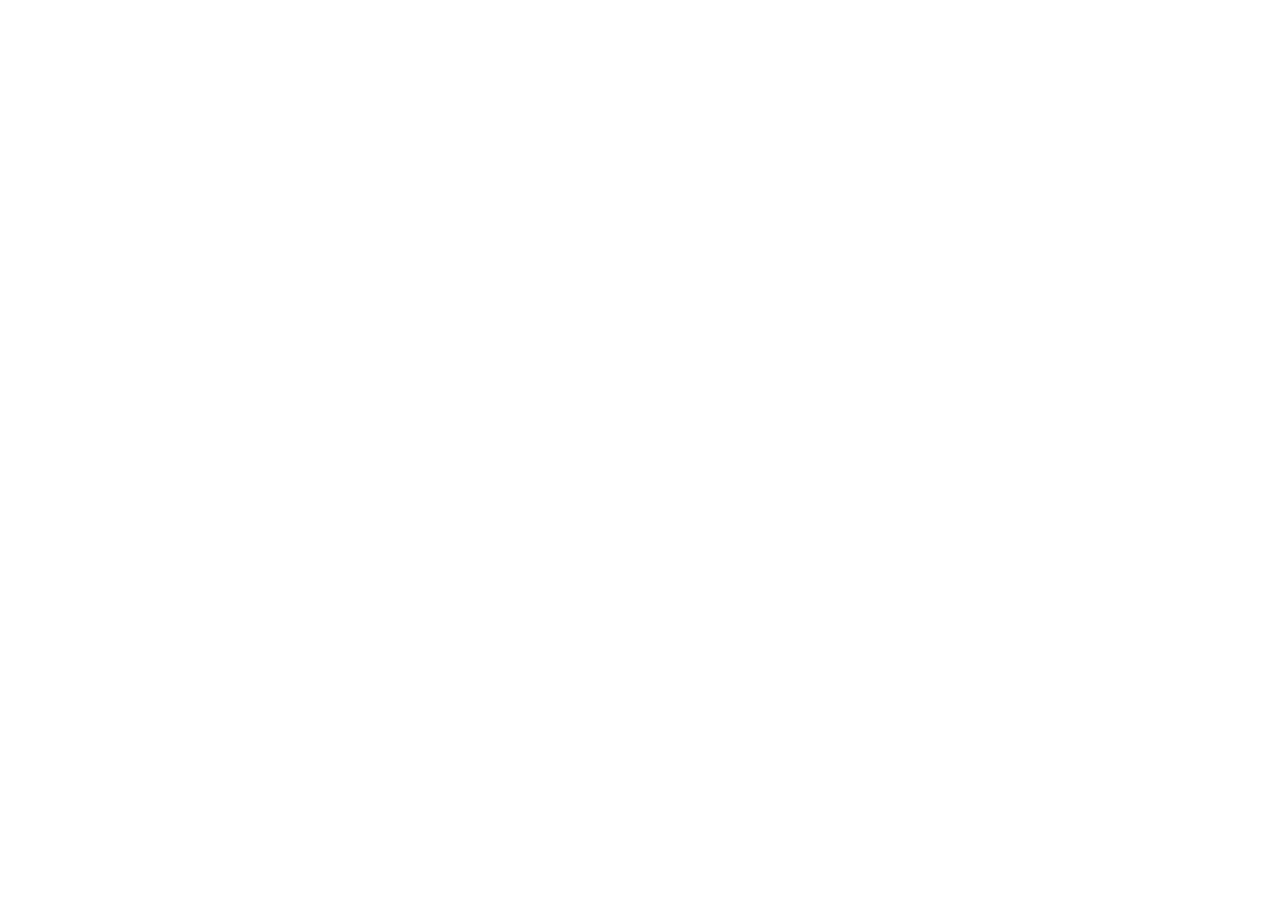
==== commit 716bb7af: "deploy: b4327c8b3de47656d590dce40aca643d7f92a4ac" ====
--- a/docs/index.html
+++ b/docs/index.html
@@ -1,31 +1,68 @@
 <!doctype html>
 <html lang="zh-CN">
   <head>
-    <!-- Google tag (gtag.js) -->
-    <script
-      async
-      src="https://www.googletagmanager.com/gtag/js?id=G-BEX1XSB9KE"
-    ></script>
-    <script>
-      window.dataLayer = window.dataLayer || [];
-      function gtag() {
-        dataLayer.push(arguments);
-      }
-      gtag("js", new Date());
-      gtag("config", "G-BEX1XSB9KE");
-    </script>
     <meta charset="UTF-8" />
     <meta name="viewport" content="width=device-width, initial-scale=1" />
     <title>CoPaw — Works for you, grows with you.</title>
     <link rel="icon" href="/copaw-symbol.svg" type="image/svg+xml" />
-    <link rel="preconnect" href="https://fonts.googleapis.com" />
-    <link rel="preconnect" href="https://fonts.gstatic.com" crossorigin />
-    <link
-      href="https://fonts.googleapis.com/css2?family=Inter:opsz,wght@14..32,400;14..32,500;14..32,600;14..32,700&family=Newsreader:opsz,wght@6..72,400;6..72,500;6..72,600;6..72,700&family=Noto+Sans+SC:wght@400;500;600;700&family=Noto+Serif+SC:wght@400;500;600;700&display=swap"
-      rel="stylesheet"
-    />
-    <script type="module" crossorigin src="/assets/index-ycVAGaI9.js"></script>
-    <link rel="stylesheet" crossorigin href="/assets/index-BXfvWW4m.css">
+    <!-- Google tag (gtag.js) -->
+    <script>
+      (function () {
+        // Initialize dataLayer and gtag function
+        window.dataLayer = window.dataLayer || [];
+        function gtag() {
+          dataLayer.push(arguments);
+        }
+        window.gtag = gtag;
+
+        // Pre-configure GA (will be applied when script loads)
+        gtag("js", new Date());
+        gtag("config", "G-BEX1XSB9KE");
+
+        // Delayed loading of GA script
+        let gaLoaded = false;
+
+        function loadGA() {
+          if (gaLoaded) return;
+          gaLoaded = true;
+
+          const script = document.createElement("script");
+          script.async = true;
+          script.src =
+            "https://www.googletagmanager.com/gtag/js?id=G-BEX1XSB9KE";
+          document.head.appendChild(script);
+        }
+
+        // Strategy 1: Load immediately on user interaction (fastest user behavior capture)
+        const events = ["mousedown", "touchstart", "keydown", "scroll"];
+        events.forEach(function (event) {
+          document.addEventListener(event, loadGA, {
+            once: true,
+            passive: true,
+            capture: true,
+          });
+        });
+
+        // Strategy 2: Load after page load with delay
+        if (document.readyState === "complete") {
+          setTimeout(loadGA, 2000);
+        } else {
+          window.addEventListener("load", function () {
+            setTimeout(loadGA, 2000);
+          });
+        }
+
+        // Strategy 3: Use requestIdleCallback (if supported)
+        if ("requestIdleCallback" in window) {
+          requestIdleCallback(loadGA, { timeout: 3000 });
+        }
+      })();
+    </script>
+    <script type="module" crossorigin src="/assets/index-C28ZAKGi.js"></script>
+    <link rel="modulepreload" crossorigin href="/assets/router-QjqbnSNQ.js">
+    <link rel="modulepreload" crossorigin href="/assets/markdown-Cetf2IPD.js">
+    <link rel="modulepreload" crossorigin href="/assets/i18n-CscPSABT.js">
+    <link rel="stylesheet" crossorigin href="/assets/index-DRz938gN.css">
   </head>
   <body>
     <div id="root"></div>
